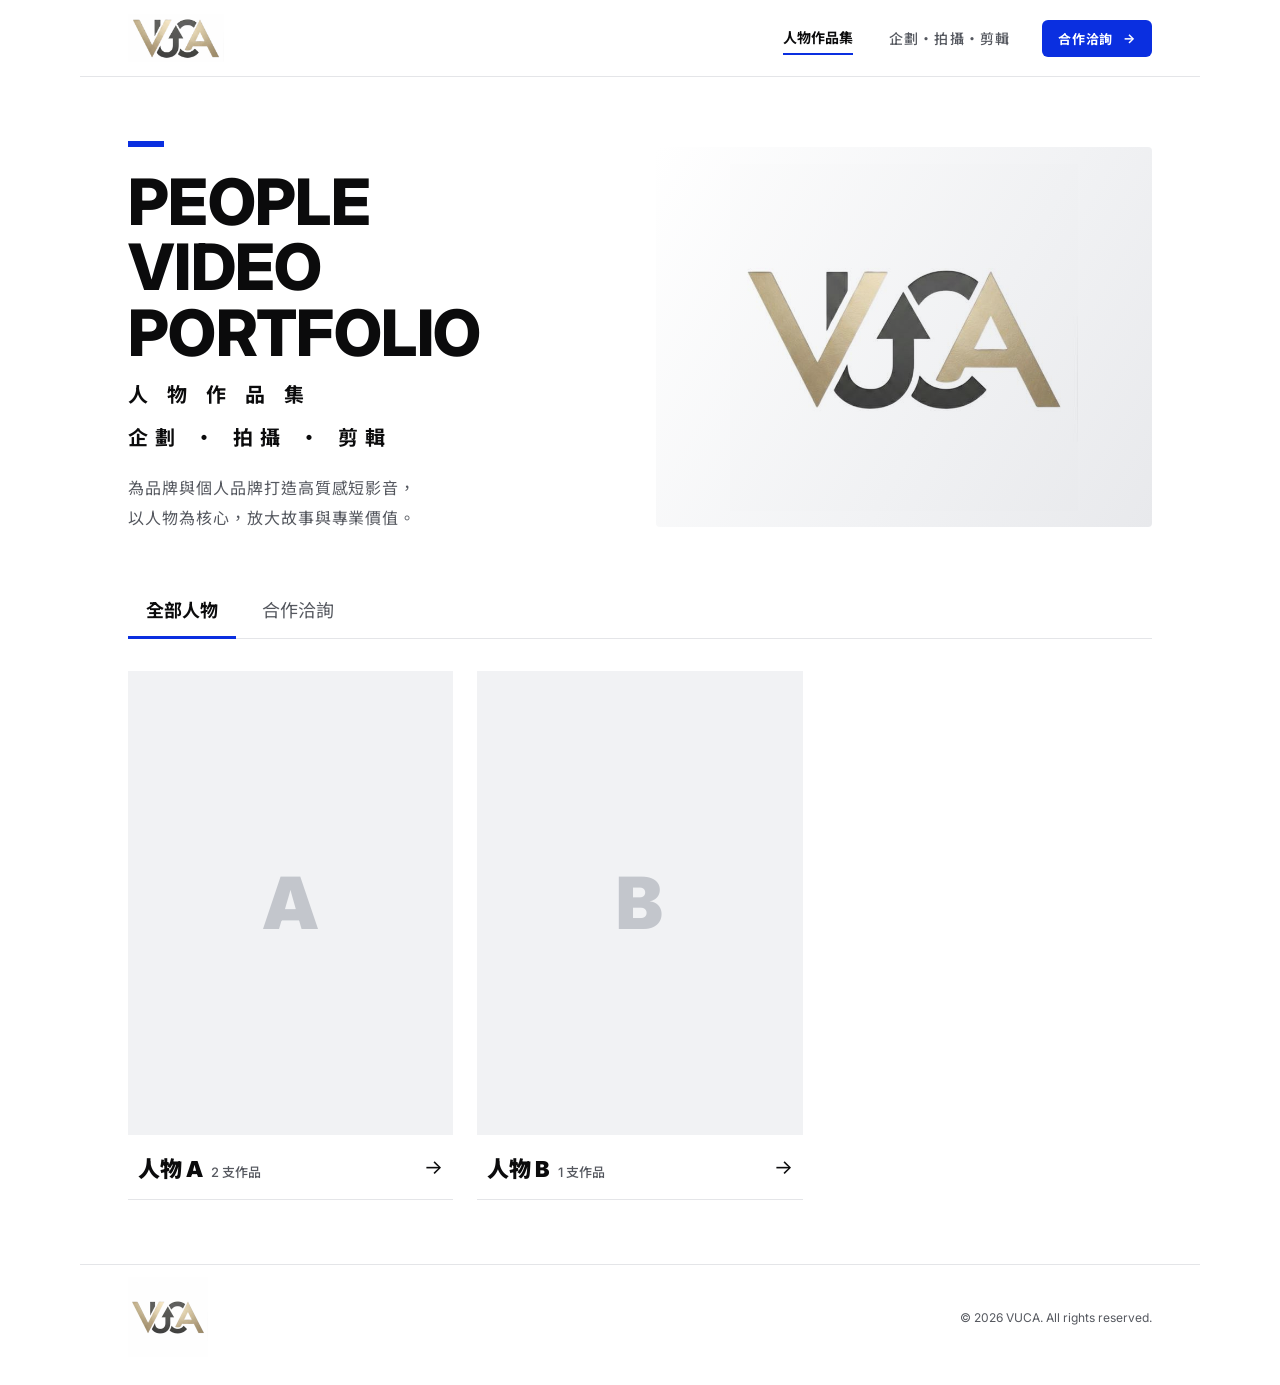
==== index.html @ 5777e28f "建立 VUCA 人物作品集網站 - 依人物分類的作品集首頁與人物頁（hash 路由） - 內容集中於 data/content.json，作品以 IG 官方嵌入播放 - 使用 VUCA Logo 原檔" ====
<!doctype html>
<html lang="zh-Hant">
<head>
  <meta charset="utf-8">
  <meta name="viewport" content="width=device-width, initial-scale=1">
  <title>VUCA｜人物作品集</title>
  <meta name="description" content="VUCA 人物短影音作品集：企劃・拍攝・剪輯。">
  <meta property="og:title" content="VUCA｜人物作品集">
  <meta property="og:image" content="assets/logo.jpg">
  <link rel="icon" href="assets/logo.jpg">
  <link rel="preconnect" href="https://fonts.googleapis.com">
  <link rel="preconnect" href="https://fonts.gstatic.com" crossorigin>
  <link href="https://fonts.googleapis.com/css2?family=Inter:wght@500;700;800&family=Noto+Sans+TC:wght@400;500;700;900&display=swap" rel="stylesheet">
  <link rel="stylesheet" href="style.css">
</head>
<body>
  <header class="nav">
    <a class="nav__brand" href="#/" aria-label="VUCA 首頁"><img src="assets/logo.jpg" alt="VUCA"></a>
    <nav class="nav__links">
      <a href="#/" data-nav="home">人物作品集</a>
      <span class="nav__meta" id="navServices"></span>
    </nav>
    <a class="btn btn--sm" href="#/contact">合作洽詢 <span aria-hidden="true">→</span></a>
  </header>

  <main id="app" aria-live="polite"></main>

  <div class="cta-bar"><a class="btn btn--block" href="#/contact">合作洽詢 <span aria-hidden="true">→</span></a></div>

  <footer class="footer">
    <img src="assets/logo.jpg" alt="VUCA" class="footer__logo">
    <p>© <span id="year"></span> VUCA. All rights reserved.</p>
  </footer>

  <dialog class="player" id="player">
    <button class="player__close" type="button" aria-label="關閉">×</button>
    <div class="player__frame" id="playerFrame"></div>
  </dialog>

  <script src="app.js"></script>
</body>
</html>
---- style.css ----
:root {
  --ink: #0b0b0c;
  --muted: #55585f;
  --line: #e4e5e8;
  --tile: #f1f2f4;
  --blue: #0a2fe0;
  --blue-dark: #0723b0;
  --max: 1120px;
  --pad: clamp(20px, 5vw, 48px);
  font-family: "Inter", "Noto Sans TC", system-ui, -apple-system, "PingFang TC", sans-serif;
  color: var(--ink);
  background: #fff;
}

* { box-sizing: border-box; }
body { margin: 0; -webkit-font-smoothing: antialiased; }
img { display: block; max-width: 100%; }
a { color: inherit; text-decoration: none; }
h1, h2, h3, p { margin: 0; }

/* ---------- nav ---------- */
.nav {
  position: sticky; top: 0; z-index: 20;
  display: flex; align-items: center; gap: 32px;
  max-width: var(--max); margin: 0 auto;
  padding: 14px var(--pad);
  background: rgba(255, 255, 255, .94);
  backdrop-filter: blur(8px);
  border-bottom: 1px solid var(--line);
}
.nav__brand { display: block; height: 48px; overflow: hidden; }
.nav__brand img { height: 96px; width: auto; margin-top: -24px; }
.nav__links { display: flex; align-items: center; gap: 36px; margin-left: auto; font-size: 14px; font-weight: 700; }
.nav__links a { padding: 6px 0; border-bottom: 2px solid transparent; }
.nav__links a.is-active { border-color: var(--blue); }
.nav__meta { color: var(--muted); font-weight: 500; letter-spacing: .08em; }

/* ---------- buttons ---------- */
.btn {
  display: inline-flex; align-items: center; justify-content: center; gap: 10px;
  background: var(--blue); color: #fff; font-weight: 700;
  padding: 16px 28px; border-radius: 8px; font-size: 18px; letter-spacing: .06em;
  transition: background .2s;
}
.btn:hover { background: var(--blue-dark); }
.btn--sm { padding: 9px 16px; font-size: 13px; border-radius: 6px; }
.btn--block { width: 100%; }

/* ---------- layout ---------- */
.wrap { max-width: var(--max); margin: 0 auto; padding: 0 var(--pad); }

.hero { display: grid; grid-template-columns: 1fr; gap: 32px; padding: 56px 0 40px; }
.hero__bar { width: 36px; height: 6px; background: var(--blue); margin-bottom: 22px; }
.hero__en { font-family: "Inter", sans-serif; font-weight: 800; font-size: clamp(36px, 6vw, 64px); line-height: 1.02; letter-spacing: -.01em; }
.hero__zh { font-weight: 900; font-size: clamp(48px, 9vw, 72px); line-height: 1.1; }
.hero__services { margin-top: 14px; font-size: 20px; font-weight: 700; letter-spacing: .35em; }
.hero__intro { margin-top: 22px; color: var(--muted); font-size: 16px; line-height: 1.9; letter-spacing: .06em; }
.hero__media { border-radius: 4px; overflow: hidden; background: linear-gradient(120deg, #fff 0%, var(--tile) 60%, #e8e9ec 100%); min-height: 260px; display: grid; place-items: center; }
.hero__media img { width: 100%; height: 100%; object-fit: cover; }
.hero__media img.hero__logo { width: 70%; height: auto; object-fit: contain; mix-blend-mode: multiply; }

.tabs { display: flex; gap: 8px; border-bottom: 1px solid var(--line); margin-bottom: 32px; }
.tabs a { padding: 14px 18px; font-size: 18px; color: var(--muted); border-bottom: 3px solid transparent; margin-bottom: -1px; }
.tabs a.is-active { color: var(--ink); font-weight: 700; border-color: var(--blue); }

/* ---------- people grid ---------- */
.people { display: grid; grid-template-columns: repeat(2, 1fr); gap: 16px 14px; padding-bottom: 64px; }
.card__img { aspect-ratio: 7 / 10; background: var(--tile); overflow: hidden; }
.card__img img { width: 100%; height: 100%; object-fit: cover; transition: transform .5s; }
.card:hover .card__img img { transform: scale(1.03); }
.card__row { display: flex; align-items: center; justify-content: space-between; padding: 16px 10px; border-bottom: 1px solid var(--line); }
.card__name { font-size: 22px; font-weight: 900; }
.card__count { color: var(--muted); font-size: 13px; margin-left: 8px; font-weight: 500; }
.arrow { font-size: 20px; transition: transform .2s; }
.card:hover .arrow { transform: translateX(4px); }

.mono { width: 100%; height: 100%; display: grid; place-items: center; font-weight: 900; font-size: clamp(40px, 8vw, 72px); color: #c3c6cc; background: var(--tile); }

/* ---------- person page ---------- */
.back { display: inline-flex; gap: 12px; align-items: center; padding: 28px 0 20px; font-size: 16px; }
.profile { display: grid; grid-template-columns: minmax(120px, 160px) 1fr; gap: 16px; align-items: start; }
.profile__img { aspect-ratio: 1; background: var(--tile); overflow: hidden; }
.profile__img img { width: 100%; height: 100%; object-fit: cover; }
.profile__name { font-size: clamp(32px, 6vw, 48px); font-weight: 900; line-height: 1.1; }
.profile__bio { margin-top: 10px; color: var(--muted); line-height: 1.7; font-size: 14px; }
.tags { display: flex; flex-wrap: wrap; gap: 8px; margin-top: 14px; }
.tag { background: var(--tile); border-radius: 999px; padding: 6px 12px; font-size: 12px; font-weight: 700; }

.stats { display: grid; grid-template-columns: auto repeat(3, 1fr); align-items: center; margin: 28px 0; padding: 16px 0; border-bottom: 1px solid var(--line); }
.stats__label { font-weight: 900; font-size: 18px; padding-right: 16px; }
.stat { text-align: center; border-left: 1px solid var(--line); padding: 4px 6px; }
.stat__k { font-size: 12px; color: var(--muted); }
.stat__v { font-weight: 800; font-size: 18px; margin-top: 4px; }

.works { display: grid; grid-template-columns: repeat(2, 1fr); gap: 20px 12px; padding-bottom: 64px; }
.work { text-align: left; background: none; border: 0; padding: 0; cursor: pointer; font: inherit; color: inherit; }
.work[disabled] { cursor: default; }
.work__thumb { position: relative; aspect-ratio: 4 / 3; background: var(--tile); overflow: hidden; border-radius: 2px; }
.work__thumb img { width: 100%; height: 100%; object-fit: cover; }
.play { position: absolute; inset: 0; margin: auto; width: 46px; height: 46px; border-radius: 50%; background: rgba(0, 0, 0, .45); border: 2px solid #fff; display: grid; place-items: center; }
.play::after { content: ""; border-left: 14px solid #fff; border-top: 9px solid transparent; border-bottom: 9px solid transparent; margin-left: 4px; }
.work__title { margin-top: 10px; font-weight: 700; font-size: 14px; line-height: 1.5; }
.work__soon { position: absolute; left: 10px; bottom: 10px; font-size: 11px; color: var(--muted); }

.empty { padding: 48px 0; color: var(--muted); }

/* ---------- contact ---------- */
.contact { padding: 56px 0 80px; }
.contact__list { margin-top: 32px; display: grid; gap: 12px; max-width: 520px; }
.contact__item { display: flex; justify-content: space-between; align-items: center; padding: 20px 4px; border-bottom: 1px solid var(--line); font-size: 18px; font-weight: 700; }
.contact__item span { color: var(--muted); font-weight: 500; font-size: 14px; }

/* ---------- player ---------- */
.player { border: 0; padding: 0; background: transparent; width: min(480px, 92vw); max-height: 92vh; overflow: visible; }
.player::backdrop { background: rgba(0, 0, 0, .78); }
.player__frame iframe { width: 100%; height: min(760px, 86vh); border: 0; background: #fff; border-radius: 6px; }
.player__close { position: absolute; top: -44px; right: 0; background: none; border: 0; color: #fff; font-size: 36px; cursor: pointer; line-height: 1; }

/* ---------- mobile CTA + footer ---------- */
.cta-bar { position: sticky; bottom: 0; padding: 12px var(--pad) 16px; background: linear-gradient(to top, #fff 70%, rgba(255, 255, 255, 0)); }
.footer { max-width: var(--max); margin: 0 auto; padding: 32px var(--pad) 48px; display: flex; align-items: center; justify-content: space-between; color: var(--muted); font-size: 12px; border-top: 1px solid var(--line); }
.footer__logo { height: 80px; width: auto; margin: -20px 0; }

@media (max-width: 760px) {
  .nav { gap: 12px; }
  .nav__links, .nav .btn--sm { display: none; }
  .hero__media { display: none; }
}

@media (min-width: 761px) {
  .cta-bar { display: none; }
  .hero { grid-template-columns: 1fr 1fr; align-items: center; padding: 64px 0 48px; }
  .hero__media { min-height: 380px; }
  .people { grid-template-columns: repeat(3, 1fr); gap: 32px 24px; }
  .profile { grid-template-columns: 240px 1fr; gap: 32px; }
  .profile__bio { font-size: 16px; }
  .works { grid-template-columns: repeat(3, 1fr); gap: 32px 24px; }
}
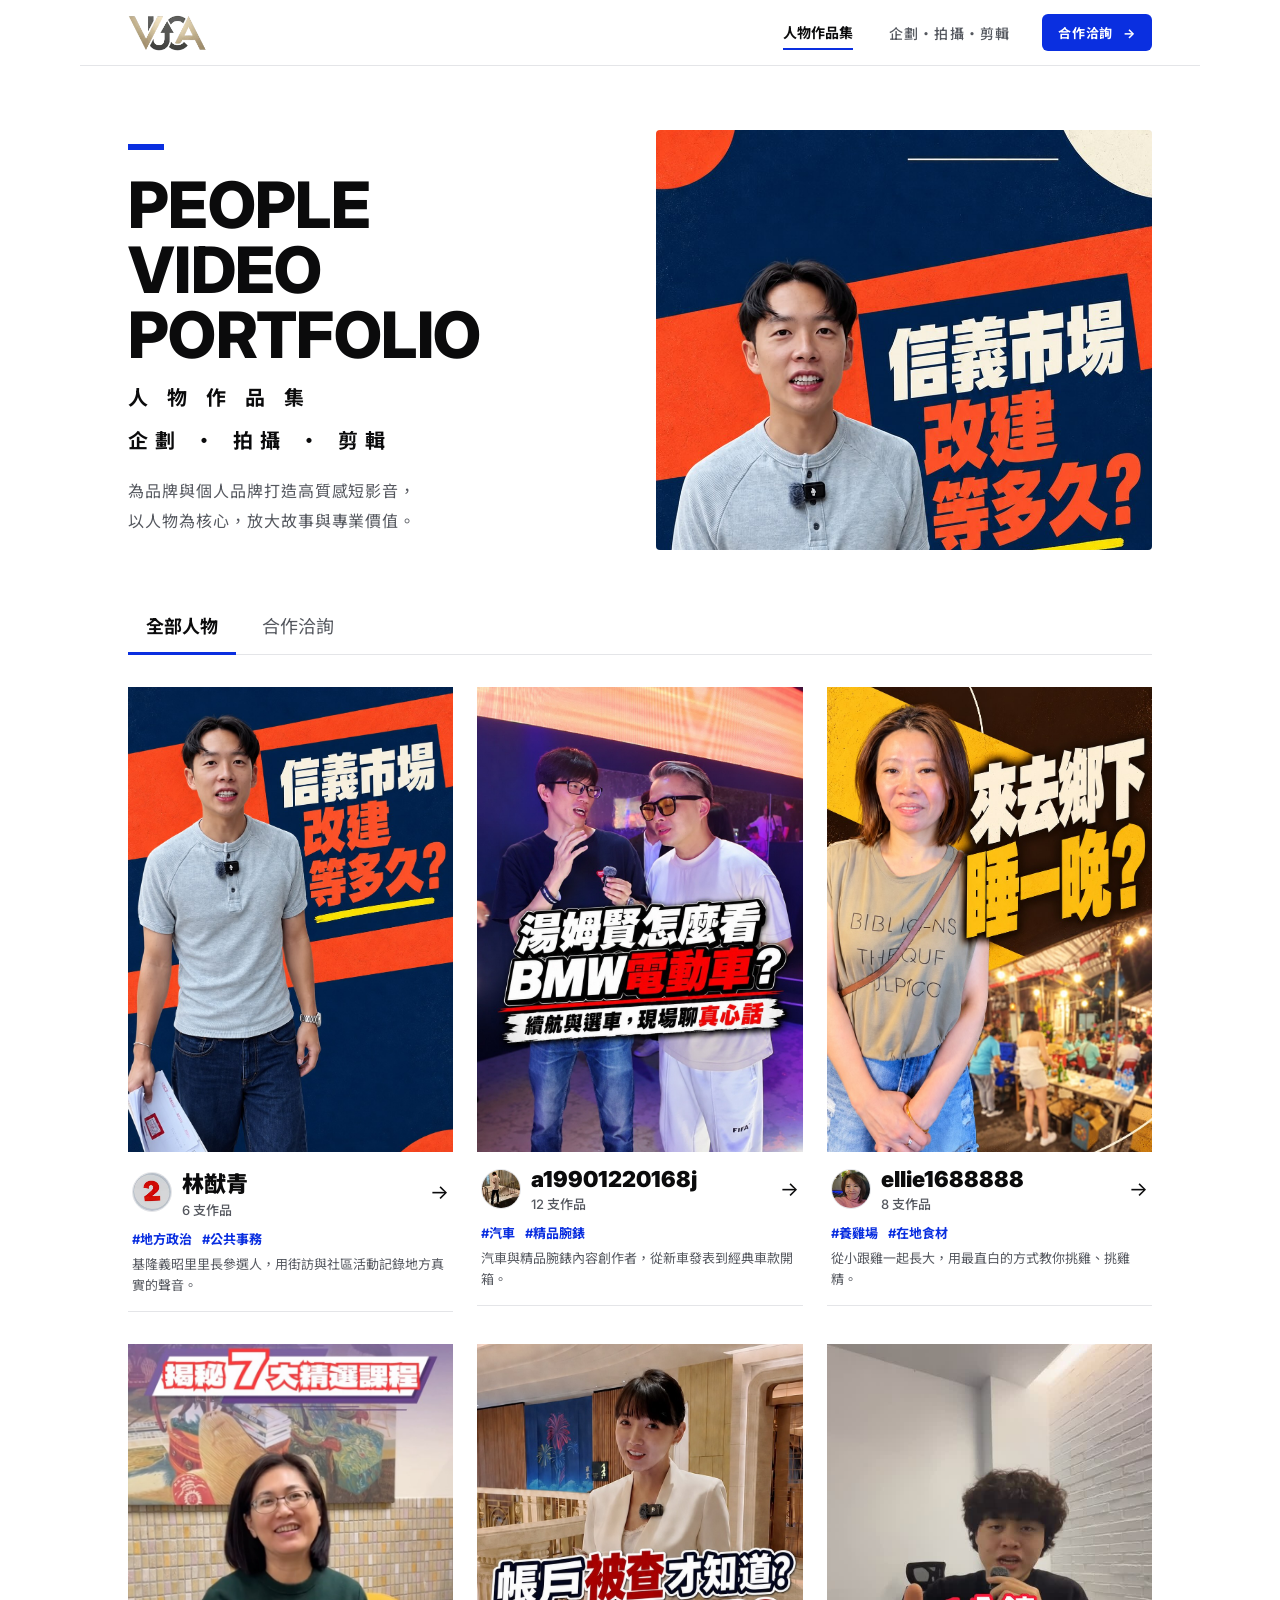
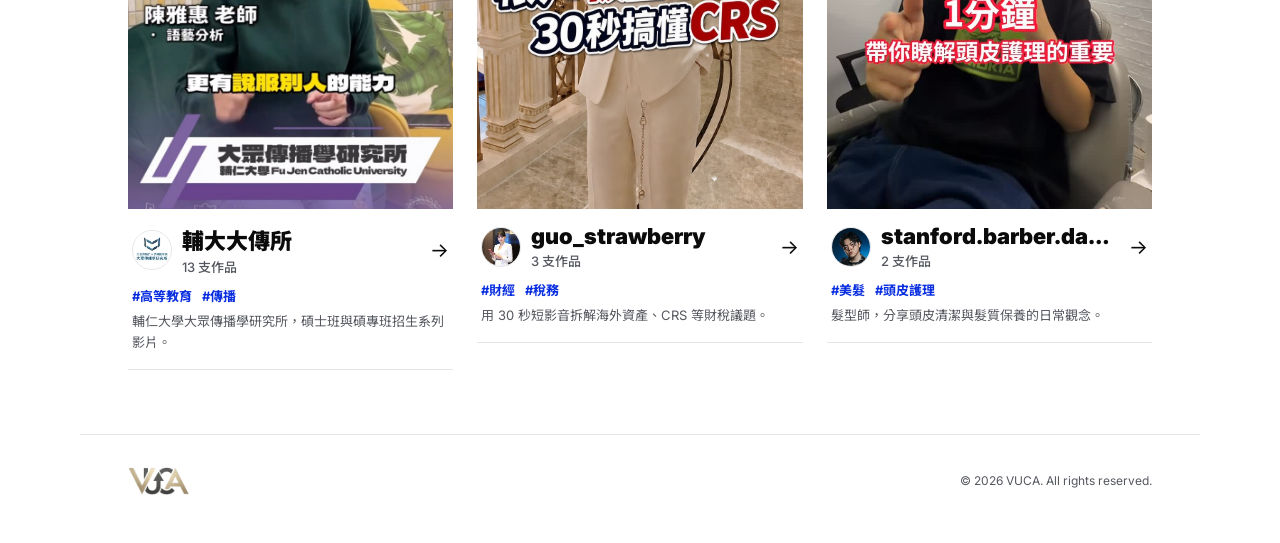
==== commit 82cb9216: "Logo 去背、人物卡加入大頭照／產業標籤／簡介、合作洽詢改連 LINE - 新增 assets/logo.png：原檔白底轉透明並裁邊，本體色彩不變 - 人物卡與人物頁顯示 IG 大頭照、產業 ha" ====
--- a/index.html
+++ b/index.html
@@ -7,7 +7,7 @@
   <meta name="description" content="VUCA 人物短影音作品集：企劃・拍攝・剪輯。">
   <meta property="og:title" content="VUCA｜人物作品集">
   <meta property="og:image" content="assets/logo.jpg">
-  <link rel="icon" href="assets/logo.jpg">
+  <link rel="icon" href="assets/logo.png">
   <link rel="preconnect" href="https://fonts.googleapis.com">
   <link rel="preconnect" href="https://fonts.gstatic.com" crossorigin>
   <link href="https://fonts.googleapis.com/css2?family=Inter:wght@500;700;800&family=Noto+Sans+TC:wght@400;500;700;900&display=swap" rel="stylesheet">
@@ -15,20 +15,20 @@
 </head>
 <body>
   <header class="nav">
-    <a class="nav__brand" href="#/" aria-label="VUCA 首頁"><img src="assets/logo.jpg" alt="VUCA"></a>
+    <a class="nav__brand" href="#/" aria-label="VUCA 首頁"><img src="assets/logo.png" alt="VUCA"></a>
     <nav class="nav__links">
       <a href="#/" data-nav="home">人物作品集</a>
       <span class="nav__meta" id="navServices"></span>
     </nav>
-    <a class="btn btn--sm" href="#/contact">合作洽詢 <span aria-hidden="true">→</span></a>
+    <a class="btn btn--sm js-cta" href="#/contact">合作洽詢 <span aria-hidden="true">→</span></a>
   </header>
 
   <main id="app" aria-live="polite"></main>
 
-  <div class="cta-bar"><a class="btn btn--block" href="#/contact">合作洽詢 <span aria-hidden="true">→</span></a></div>
+  <div class="cta-bar"><a class="btn btn--block js-cta" href="#/contact">合作洽詢 <span aria-hidden="true">→</span></a></div>
 
   <footer class="footer">
-    <img src="assets/logo.jpg" alt="VUCA" class="footer__logo">
+    <img src="assets/logo.png" alt="VUCA" class="footer__logo">
     <p>© <span id="year"></span> VUCA. All rights reserved.</p>
   </footer>
 
--- a/style.css
+++ b/style.css
@@ -28,8 +28,7 @@
   backdrop-filter: blur(8px);
   border-bottom: 1px solid var(--line);
 }
-.nav__brand { display: block; height: 48px; overflow: hidden; }
-.nav__brand img { height: 96px; width: auto; margin-top: -24px; }
+.nav__brand img { height: 36px; width: auto; }
 .nav__links { display: flex; align-items: center; gap: 36px; margin-left: auto; font-size: 14px; font-weight: 700; }
 .nav__links a { padding: 6px 0; border-bottom: 2px solid transparent; }
 .nav__links a.is-active { border-color: var(--blue); }
@@ -49,28 +48,35 @@
 /* ---------- layout ---------- */
 .wrap { max-width: var(--max); margin: 0 auto; padding: 0 var(--pad); }
 
-.hero { display: grid; grid-template-columns: 1fr; gap: 32px; padding: 56px 0 40px; }
+.hero { display: grid; grid-template-columns: minmax(0, 1fr); gap: 32px; padding: 56px 0 40px; }
 .hero__bar { width: 36px; height: 6px; background: var(--blue); margin-bottom: 22px; }
 .hero__en { font-family: "Inter", sans-serif; font-weight: 800; font-size: clamp(36px, 6vw, 64px); line-height: 1.02; letter-spacing: -.01em; }
 .hero__zh { font-weight: 900; font-size: clamp(48px, 9vw, 72px); line-height: 1.1; }
 .hero__services { margin-top: 14px; font-size: 20px; font-weight: 700; letter-spacing: .35em; }
-.hero__intro { margin-top: 22px; color: var(--muted); font-size: 16px; line-height: 1.9; letter-spacing: .06em; }
+.hero__intro { margin-top: 22px; color: var(--muted); font-size: clamp(14px, 4vw, 16px); line-height: 1.9; letter-spacing: clamp(0px, .4vw, .06em); }
+.hero__intro span { display: inline-block; }
 .hero__media { border-radius: 4px; overflow: hidden; background: linear-gradient(120deg, #fff 0%, var(--tile) 60%, #e8e9ec 100%); min-height: 260px; display: grid; place-items: center; }
-.hero__media img { width: 100%; height: 100%; object-fit: cover; }
-.hero__media img.hero__logo { width: 70%; height: auto; object-fit: contain; mix-blend-mode: multiply; }
+.hero__media img { width: 100%; height: 100%; object-fit: cover; object-position: center 20%; }
+.hero__media img.hero__logo { width: 70%; height: auto; object-fit: contain; }
 
 .tabs { display: flex; gap: 8px; border-bottom: 1px solid var(--line); margin-bottom: 32px; }
 .tabs a { padding: 14px 18px; font-size: 18px; color: var(--muted); border-bottom: 3px solid transparent; margin-bottom: -1px; }
 .tabs a.is-active { color: var(--ink); font-weight: 700; border-color: var(--blue); }
 
 /* ---------- people grid ---------- */
-.people { display: grid; grid-template-columns: repeat(2, 1fr); gap: 16px 14px; padding-bottom: 64px; }
+.people { display: grid; grid-template-columns: repeat(2, minmax(0, 1fr)); gap: 16px 14px; padding-bottom: 64px; }
 .card__img { aspect-ratio: 7 / 10; background: var(--tile); overflow: hidden; }
 .card__img img { width: 100%; height: 100%; object-fit: cover; transition: transform .5s; }
 .card:hover .card__img img { transform: scale(1.03); }
-.card__row { display: flex; align-items: center; justify-content: space-between; padding: 16px 10px; border-bottom: 1px solid var(--line); }
-.card__name { font-size: 22px; font-weight: 900; }
-.card__count { color: var(--muted); font-size: 13px; margin-left: 8px; font-weight: 500; }
+.card__body { padding: 14px 4px 16px; border-bottom: 1px solid var(--line); }
+.card__row { display: flex; align-items: center; gap: 10px; }
+.card__meta { min-width: 0; flex: 1; }
+.card__tags, .profile__tags { display: flex; flex-wrap: wrap; gap: 2px 10px; margin-top: 10px; color: var(--blue); font-size: 13px; font-weight: 700; }
+.card__bio { margin-top: 6px; color: var(--muted); font-size: 13px; line-height: 1.6; display: -webkit-box; -webkit-line-clamp: 2; -webkit-box-orient: vertical; overflow: hidden; }
+.avatar { flex: none; width: 40px; height: 40px; border-radius: 50%; object-fit: cover; border: 1px solid var(--line); background: var(--tile); }
+.avatar--lg { width: 56px; height: 56px; }
+.card__name { font-size: clamp(16px, 4.4vw, 22px); font-weight: 900; white-space: nowrap; overflow: hidden; text-overflow: ellipsis; }
+.card__count { display: block; margin-top: 2px; color: var(--muted); font-size: 13px; font-weight: 500; }
 .arrow { font-size: 20px; transition: transform .2s; }
 .card:hover .arrow { transform: translateX(4px); }
 
@@ -78,25 +84,28 @@
 
 /* ---------- person page ---------- */
 .back { display: inline-flex; gap: 12px; align-items: center; padding: 28px 0 20px; font-size: 16px; }
-.profile { display: grid; grid-template-columns: minmax(120px, 160px) 1fr; gap: 16px; align-items: start; }
+.profile { display: grid; grid-template-columns: minmax(96px, 36%) minmax(0, 1fr); gap: 16px; align-items: start; }
 .profile__img { aspect-ratio: 1; background: var(--tile); overflow: hidden; }
 .profile__img img { width: 100%; height: 100%; object-fit: cover; }
-.profile__name { font-size: clamp(32px, 6vw, 48px); font-weight: 900; line-height: 1.1; }
+.profile__head { display: flex; align-items: center; gap: 14px; }
+.profile__name { font-size: clamp(24px, 6vw, 48px); font-weight: 900; line-height: 1.15; overflow-wrap: anywhere; }
+.profile__ig { display: inline-block; margin-top: 8px; color: var(--blue); font-weight: 700; font-size: 14px; }
 .profile__bio { margin-top: 10px; color: var(--muted); line-height: 1.7; font-size: 14px; }
 .tags { display: flex; flex-wrap: wrap; gap: 8px; margin-top: 14px; }
 .tag { background: var(--tile); border-radius: 999px; padding: 6px 12px; font-size: 12px; font-weight: 700; }
 
-.stats { display: grid; grid-template-columns: auto repeat(3, 1fr); align-items: center; margin: 28px 0; padding: 16px 0; border-bottom: 1px solid var(--line); }
+.stats { display: grid; grid-template-columns: auto repeat(3, 1fr); align-items: center; margin: 28px 0 0; padding: 16px 0; border-bottom: 1px solid var(--line); }
 .stats__label { font-weight: 900; font-size: 18px; padding-right: 16px; }
 .stat { text-align: center; border-left: 1px solid var(--line); padding: 4px 6px; }
 .stat__k { font-size: 12px; color: var(--muted); }
 .stat__v { font-weight: 800; font-size: 18px; margin-top: 4px; }
 
-.works { display: grid; grid-template-columns: repeat(2, 1fr); gap: 20px 12px; padding-bottom: 64px; }
+.works { margin-top: 32px; display: grid; grid-template-columns: repeat(2, minmax(0, 1fr)); gap: 20px 12px; padding-bottom: 64px; }
 .work { text-align: left; background: none; border: 0; padding: 0; cursor: pointer; font: inherit; color: inherit; }
 .work[disabled] { cursor: default; }
-.work__thumb { position: relative; aspect-ratio: 4 / 3; background: var(--tile); overflow: hidden; border-radius: 2px; }
+.work__thumb { position: relative; aspect-ratio: 4 / 5; background: var(--tile); overflow: hidden; border-radius: 2px; }
 .work__thumb img { width: 100%; height: 100%; object-fit: cover; }
+.work__preview { position: absolute; inset: 0; width: 100%; height: 100%; object-fit: cover; }
 .play { position: absolute; inset: 0; margin: auto; width: 46px; height: 46px; border-radius: 50%; background: rgba(0, 0, 0, .45); border: 2px solid #fff; display: grid; place-items: center; }
 .play::after { content: ""; border-left: 14px solid #fff; border-top: 9px solid transparent; border-bottom: 9px solid transparent; margin-left: 4px; }
 .work__title { margin-top: 10px; font-weight: 700; font-size: 14px; line-height: 1.5; }
@@ -111,17 +120,22 @@
 .contact__item span { color: var(--muted); font-weight: 500; font-size: 14px; }
 
 /* ---------- player ---------- */
-.player { border: 0; padding: 0; background: transparent; width: min(480px, 92vw); max-height: 92vh; overflow: visible; }
+.player { border: 0; padding: 0; background: transparent; width: min(480px, 92vw, calc(86vh * 9 / 16)); max-height: 92vh; overflow: visible; }
 .player::backdrop { background: rgba(0, 0, 0, .78); }
 .player__frame iframe { width: 100%; height: min(760px, 86vh); border: 0; background: #fff; border-radius: 6px; }
+.player__frame video { display: block; width: 100%; max-height: 86vh; aspect-ratio: 9 / 16; object-fit: contain; background: #000; border-radius: 6px; }
 .player__close { position: absolute; top: -44px; right: 0; background: none; border: 0; color: #fff; font-size: 36px; cursor: pointer; line-height: 1; }
 
 /* ---------- mobile CTA + footer ---------- */
 .cta-bar { position: sticky; bottom: 0; padding: 12px var(--pad) 16px; background: linear-gradient(to top, #fff 70%, rgba(255, 255, 255, 0)); }
 .footer { max-width: var(--max); margin: 0 auto; padding: 32px var(--pad) 48px; display: flex; align-items: center; justify-content: space-between; color: var(--muted); font-size: 12px; border-top: 1px solid var(--line); }
-.footer__logo { height: 80px; width: auto; margin: -20px 0; }
+.footer__logo { height: 28px; width: auto; }
 
 @media (max-width: 760px) {
+  .avatar { width: 32px; height: 32px; }
+  .avatar--lg { width: 44px; height: 44px; }
+  .card__tags { font-size: 12px; gap: 0 8px; }
+  .card__bio { font-size: 12px; }
   .nav { gap: 12px; }
   .nav__links, .nav .btn--sm { display: none; }
   .hero__media { display: none; }
@@ -129,10 +143,10 @@
 
 @media (min-width: 761px) {
   .cta-bar { display: none; }
-  .hero { grid-template-columns: 1fr 1fr; align-items: center; padding: 64px 0 48px; }
-  .hero__media { min-height: 380px; }
-  .people { grid-template-columns: repeat(3, 1fr); gap: 32px 24px; }
-  .profile { grid-template-columns: 240px 1fr; gap: 32px; }
+  .hero { grid-template-columns: repeat(2, minmax(0, 1fr)); align-items: center; padding: 64px 0 48px; }
+  .hero__media { height: 420px; }
+  .people { grid-template-columns: repeat(3, minmax(0, 1fr)); gap: 32px 24px; }
+  .profile { grid-template-columns: 240px minmax(0, 1fr); gap: 32px; }
   .profile__bio { font-size: 16px; }
-  .works { grid-template-columns: repeat(3, 1fr); gap: 32px 24px; }
+  .works { grid-template-columns: repeat(3, minmax(0, 1fr)); gap: 32px 24px; }
 }
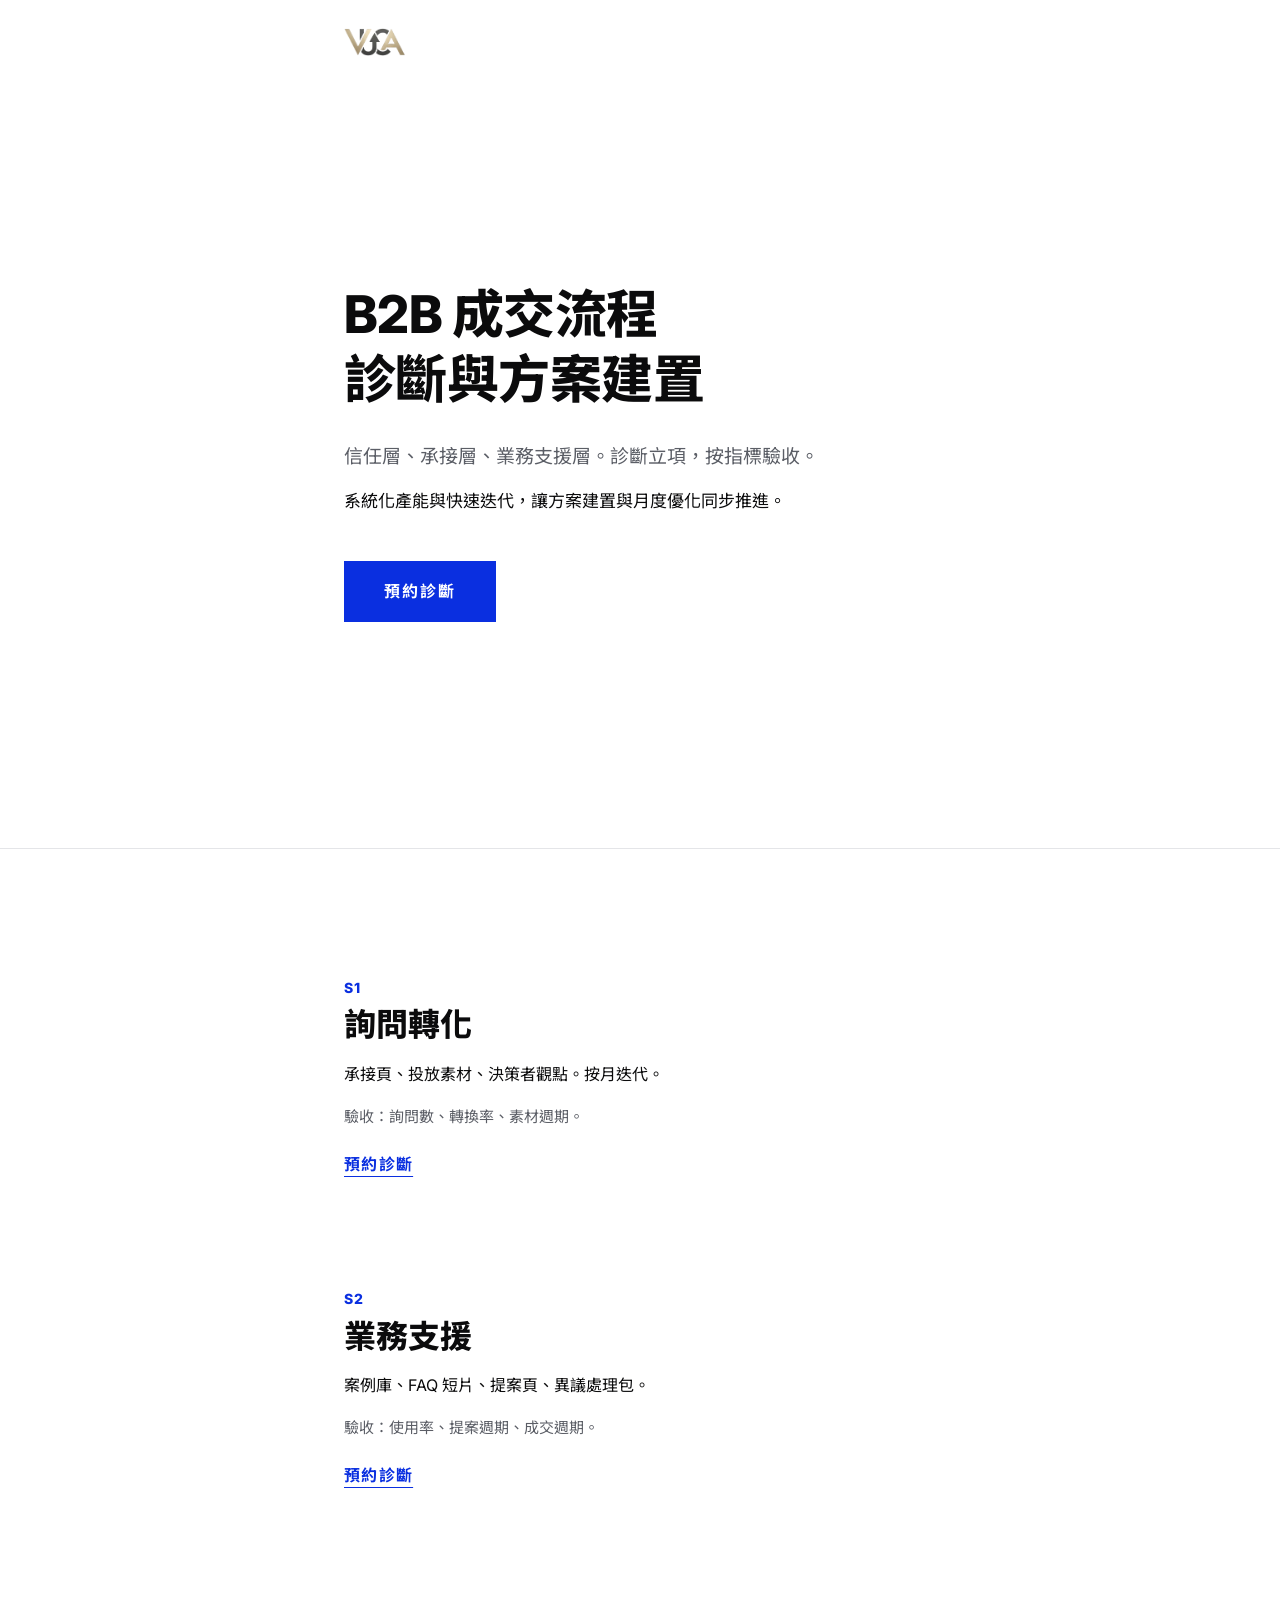
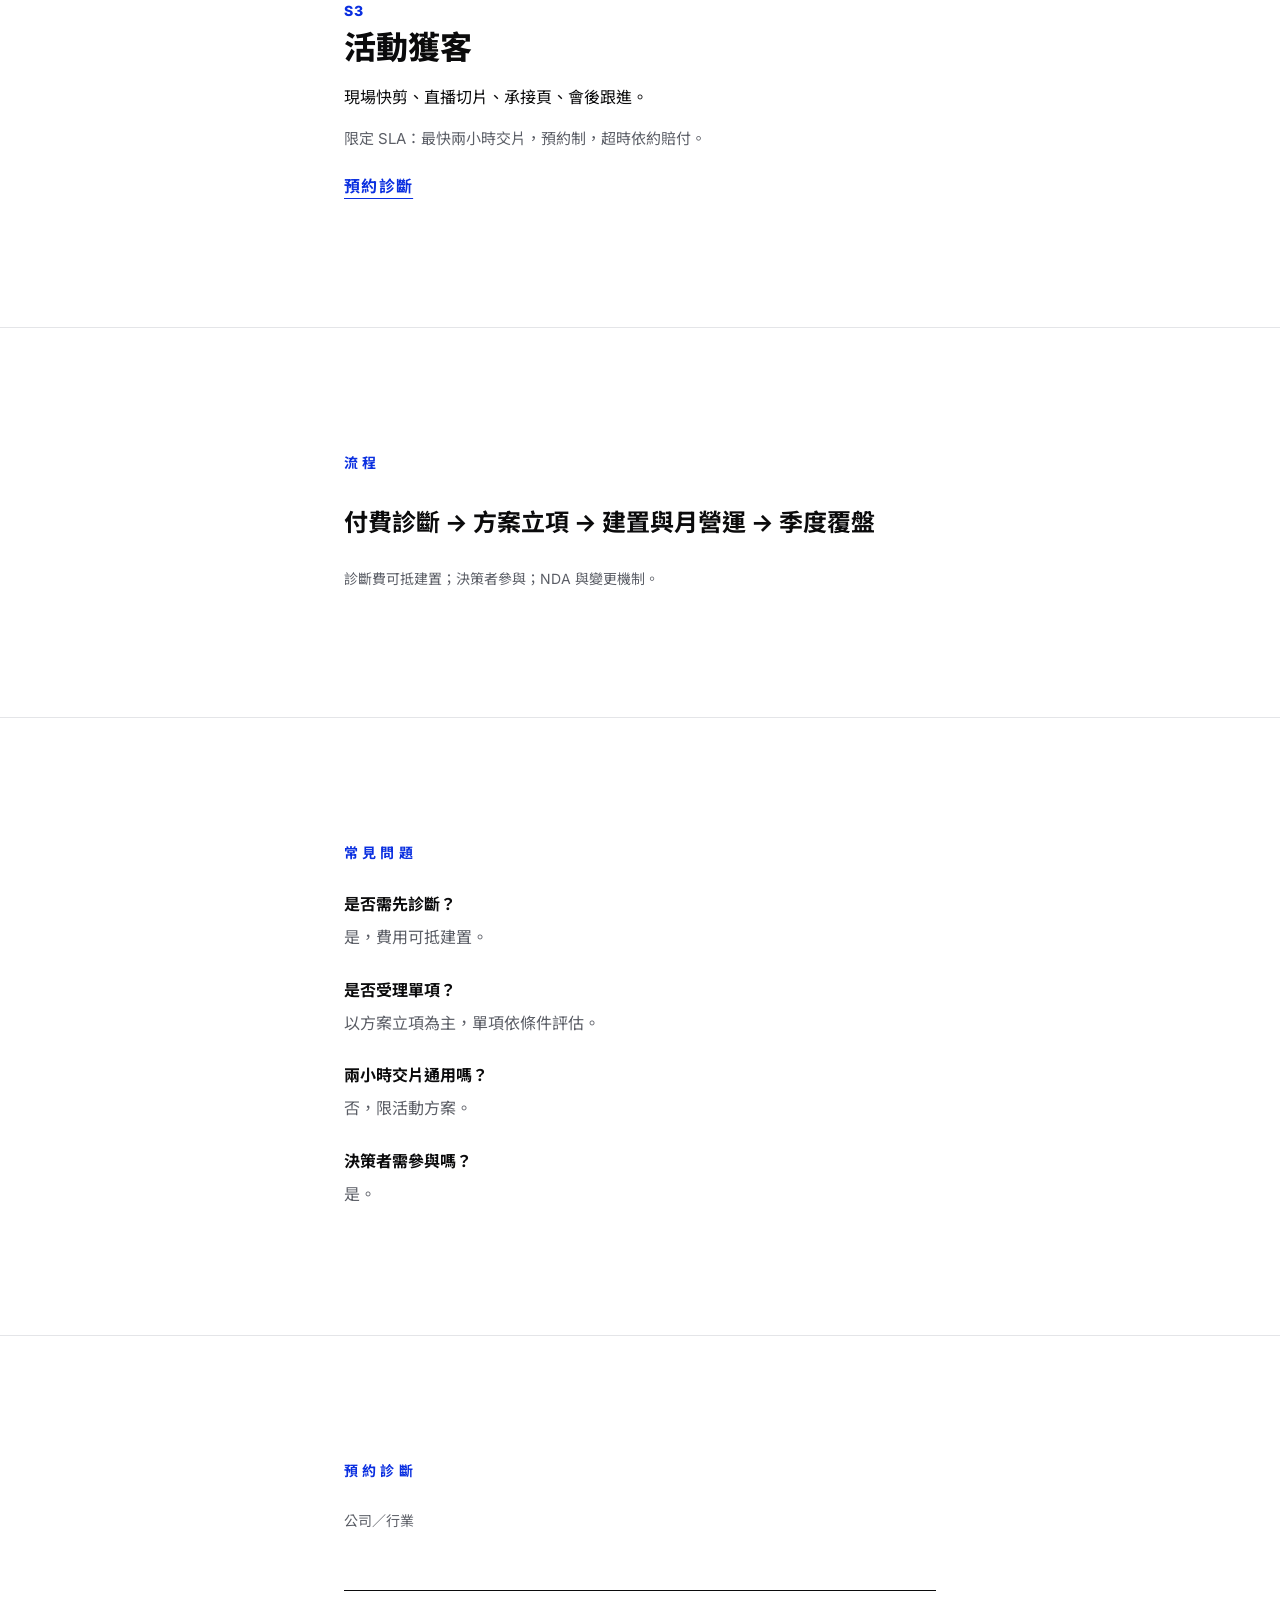
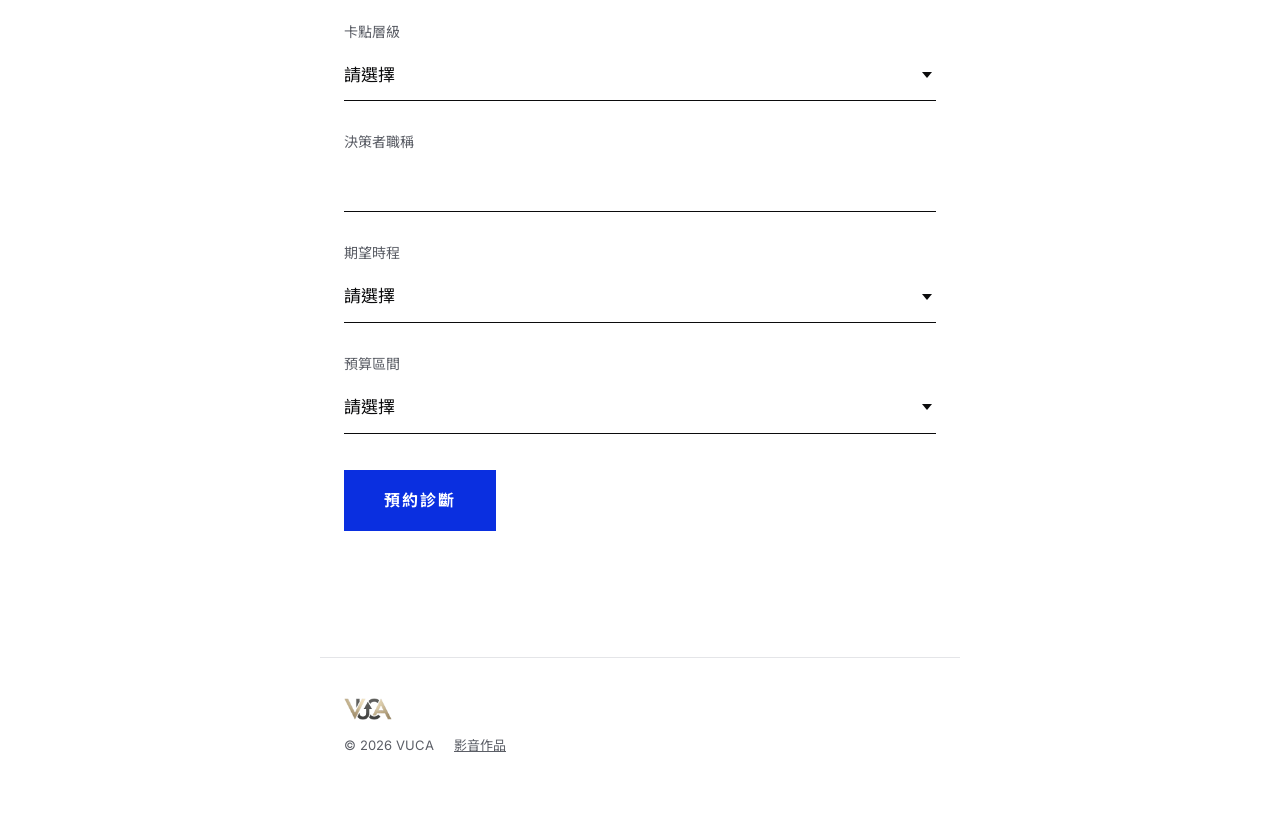
==== commit e17fe963: "首頁改為 B2B 顧問名片，作品集移至 works.html - 新首頁：主標、S1–S3 方案、流程、FAQ、五欄預約診斷表單 - 表單：決策者與預算皆有填才導向 LINE，否則顯示「將依案件條件評" ====
--- a/index.html
+++ b/index.html
@@ -3,40 +3,140 @@
 <head>
   <meta charset="utf-8">
   <meta name="viewport" content="width=device-width, initial-scale=1">
-  <title>VUCA｜人物作品集</title>
-  <meta name="description" content="VUCA 人物短影音作品集：企劃・拍攝・剪輯。">
-  <meta property="og:title" content="VUCA｜人物作品集">
-  <meta property="og:image" content="assets/logo.jpg">
+  <title>VUCA｜B2B 成交流程診斷與方案建置</title>
+  <meta name="description" content="信任層、承接層、業務支援層。診斷立項，按指標驗收。">
+  <meta property="og:title" content="VUCA｜B2B 成交流程診斷與方案建置">
+  <meta property="og:description" content="信任層、承接層、業務支援層。診斷立項，按指標驗收。">
+  <meta property="og:image" content="https://vuca.ca/assets/logo.jpg">
+  <meta property="og:url" content="https://vuca.ca/">
+  <link rel="canonical" href="https://vuca.ca/">
   <link rel="icon" href="assets/logo.png">
+  <script>
+    // 舊版作品集的分享連結（#/p/…、#/contact）轉到 works.html
+    if (/^#\/(p|contact)/.test(location.hash)) location.replace("works.html" + location.hash);
+  </script>
   <link rel="preconnect" href="https://fonts.googleapis.com">
   <link rel="preconnect" href="https://fonts.gstatic.com" crossorigin>
   <link href="https://fonts.googleapis.com/css2?family=Inter:wght@500;700;800&family=Noto+Sans+TC:wght@400;500;700;900&display=swap" rel="stylesheet">
-  <link rel="stylesheet" href="style.css">
+  <link rel="stylesheet" href="site.css">
 </head>
 <body>
-  <header class="nav">
-    <a class="nav__brand" href="#/" aria-label="VUCA 首頁"><img src="assets/logo.png" alt="VUCA"></a>
-    <nav class="nav__links">
-      <a href="#/" data-nav="home">人物作品集</a>
-      <span class="nav__meta" id="navServices"></span>
-    </nav>
-    <a class="btn btn--sm js-cta" href="#/contact">合作洽詢 <span aria-hidden="true">→</span></a>
+  <header class="col">
+    <img src="assets/logo.png" alt="VUCA" class="logo">
   </header>
 
-  <main id="app" aria-live="polite"></main>
+  <main>
+    <section class="hero">
+      <div class="col">
+        <h1>B2B 成交流程診斷與方案建置</h1>
+        <p class="sub">信任層、承接層、業務支援層。診斷立項，按指標驗收。</p>
+        <p class="line3">系統化產能與快速迭代，讓方案建置與月度優化同步推進。</p>
+        <a class="btn" href="#apply">預約診斷</a>
+      </div>
+    </section>
 
-  <div class="cta-bar"><a class="btn btn--block js-cta" href="#/contact">合作洽詢 <span aria-hidden="true">→</span></a></div>
+    <section id="plans">
+      <div class="col">
+        <article class="plan">
+          <p class="tag">S1</p>
+          <h2>詢問轉化</h2>
+          <p>承接頁、投放素材、決策者觀點。按月迭代。</p>
+          <p class="kpi">驗收：詢問數、轉換率、素材週期。</p>
+          <a class="go" href="#apply">預約診斷</a>
+        </article>
+        <article class="plan">
+          <p class="tag">S2</p>
+          <h2>業務支援</h2>
+          <p>案例庫、FAQ 短片、提案頁、異議處理包。</p>
+          <p class="kpi">驗收：使用率、提案週期、成交週期。</p>
+          <a class="go" href="#apply">預約診斷</a>
+        </article>
+        <article class="plan">
+          <p class="tag">S3</p>
+          <h2>活動獲客</h2>
+          <p>現場快剪、直播切片、承接頁、會後跟進。</p>
+          <p class="kpi">限定 SLA：最快兩小時交片，預約制，超時依約賠付。</p>
+          <a class="go" href="#apply">預約診斷</a>
+        </article>
+      </div>
+    </section>
 
-  <footer class="footer">
-    <img src="assets/logo.png" alt="VUCA" class="footer__logo">
-    <p>© <span id="year"></span> VUCA. All rights reserved.</p>
+    <section id="process">
+      <div class="col">
+        <h2 class="label">流程</h2>
+        <p class="steps"><span>付費診斷</span> → <span>方案立項</span> → <span>建置與月營運</span> → <span>季度覆盤</span></p>
+        <p class="fine">診斷費可抵建置；決策者參與；NDA 與變更機制。</p>
+      </div>
+    </section>
+
+    <section id="cases" hidden>
+      <div class="col">
+        <h2 class="label">案例</h2>
+        <div id="caseList"></div>
+      </div>
+    </section>
+
+    <section id="faq">
+      <div class="col">
+        <h2 class="label">常見問題</h2>
+        <dl class="faq">
+          <dt>是否需先診斷？</dt><dd>是，費用可抵建置。</dd>
+          <dt>是否受理單項？</dt><dd>以方案立項為主，單項依條件評估。</dd>
+          <dt>兩小時交片通用嗎？</dt><dd>否，限活動方案。</dd>
+          <dt>決策者需參與嗎？</dt><dd>是。</dd>
+        </dl>
+      </div>
+    </section>
+
+    <section id="apply">
+      <div class="col">
+        <h2 class="label">預約診斷</h2>
+        <form id="form" novalidate>
+          <label>公司／行業
+            <input name="company" type="text" autocomplete="organization" required>
+          </label>
+          <label>卡點層級
+            <select name="layer">
+              <option value="">請選擇</option>
+              <option>信任層</option>
+              <option>承接層</option>
+              <option>業務支援層</option>
+              <option>不確定</option>
+            </select>
+          </label>
+          <label>決策者職稱
+            <input name="decision" type="text" autocomplete="off">
+          </label>
+          <label>期望時程
+            <select name="timeline">
+              <option value="">請選擇</option>
+              <option>一個月內</option>
+              <option>一至三個月</option>
+              <option>三個月以上</option>
+            </select>
+          </label>
+          <label>預算區間
+            <select name="budget">
+              <option value="">請選擇</option>
+              <option>尚未編列</option>
+              <option>10 萬以下</option>
+              <option>10–30 萬</option>
+              <option>30–100 萬</option>
+              <option>100 萬以上</option>
+            </select>
+          </label>
+          <button class="btn" type="submit">預約診斷</button>
+        </form>
+        <div id="result" aria-live="polite" hidden></div>
+      </div>
+    </section>
+  </main>
+
+  <footer class="col">
+    <img src="assets/logo.png" alt="VUCA" class="logo logo--sm">
+    <p>© <span id="year"></span> VUCA <a href="works.html">影音作品</a></p>
   </footer>
 
-  <dialog class="player" id="player">
-    <button class="player__close" type="button" aria-label="關閉">×</button>
-    <div class="player__frame" id="playerFrame"></div>
-  </dialog>
-
-  <script src="app.js"></script>
+  <script src="site.js"></script>
 </body>
 </html>
--- a/site.css
+++ b/site.css
@@ -0,0 +1,88 @@
+:root {
+  --ink: #0b0b0c;
+  --muted: #5b5e66;
+  --line: #e4e5e8;
+  --accent: #0a2fe0;
+  font-family: "Inter", "Noto Sans TC", system-ui, -apple-system, "PingFang TC", sans-serif;
+  color: var(--ink);
+  background: #fff;
+}
+
+* { box-sizing: border-box; }
+body { margin: 0; line-height: 1.8; -webkit-font-smoothing: antialiased; }
+h1, h2, p, dl, dd { margin: 0; }
+a { color: inherit; }
+[hidden] { display: none !important; }
+:focus-visible { outline: 2px solid var(--accent); outline-offset: 3px; }
+
+.col { max-width: 640px; margin: 0 auto; padding: 0 24px; }
+
+header.col { padding-top: 28px; }
+.logo { display: block; height: 28px; width: auto; }
+.logo--sm { height: 22px; }
+
+section { padding: 14vh 0; border-top: 1px solid var(--line); }
+
+/* ---------- hero ---------- */
+.hero { min-height: 88svh; display: flex; align-items: center; border-top: 0; padding: 8vh 0; }
+h1 { font-size: clamp(30px, 6.4vw, 52px); font-weight: 800; line-height: 1.25; letter-spacing: -.01em; text-wrap: balance; }
+.sub { margin-top: 28px; font-size: clamp(16px, 2.6vw, 19px); color: var(--muted); }
+.sub, .line3 { text-wrap: pretty; }
+.line3 { margin-top: 12px; font-size: clamp(15px, 2.4vw, 17px); }
+.btn {
+  display: inline-block; margin-top: 44px; padding: 16px 40px; border: 0;
+  background: var(--accent); color: #fff; font: inherit; font-weight: 700; letter-spacing: .12em;
+  text-decoration: none; cursor: pointer;
+}
+
+/* ---------- plans ---------- */
+.plan + .plan { margin-top: 12vh; }
+.tag { color: var(--accent); font-weight: 800; letter-spacing: .1em; font-size: 14px; }
+h2 { font-size: clamp(24px, 4.4vw, 32px); font-weight: 800; line-height: 1.3; margin-top: 4px; }
+.plan p:not(.tag) { margin-top: 14px; }
+.kpi { color: var(--muted); font-size: 15px; }
+.go { display: inline-block; margin-top: 20px; color: var(--accent); font-weight: 700; letter-spacing: .08em; text-decoration: underline; text-underline-offset: 6px; }
+
+/* ---------- labelled sections ---------- */
+h2.label { font-size: 14px; font-weight: 700; letter-spacing: .3em; color: var(--accent); margin: 0 0 28px; }
+.steps { font-size: clamp(18px, 3.4vw, 24px); font-weight: 700; line-height: 1.9; }
+.steps span { white-space: nowrap; }
+.fine { margin-top: 20px; color: var(--muted); font-size: 14px; }
+
+.case + .case { margin-top: 48px; padding-top: 48px; border-top: 1px solid var(--line); }
+.case dl { display: grid; grid-template-columns: 5.5em minmax(0, 1fr); gap: 8px 16px; }
+.case dt { color: var(--muted); font-size: 14px; }
+.case dd { font-size: 16px; }
+
+.faq { display: grid; gap: 4px; }
+.faq dt { margin-top: 20px; font-weight: 700; }
+.faq dt:first-child { margin-top: 0; }
+.faq dd { color: var(--muted); }
+
+/* ---------- form ---------- */
+form { display: grid; gap: 28px; }
+label { display: grid; gap: 6px; font-size: 14px; color: var(--muted); }
+input, select {
+  width: 100%; padding: 10px 0; border: 0; border-bottom: 1px solid var(--ink); border-radius: 0;
+  background: transparent; color: var(--ink); font: inherit; font-size: 17px; appearance: none;
+}
+select { background: url("data:image/svg+xml,%3Csvg xmlns='http://www.w3.org/2000/svg' width='10' height='6'%3E%3Cpath d='M0 0l5 6 5-6z' fill='%230b0b0c'/%3E%3C/svg%3E") no-repeat right 4px center; padding-right: 22px; }
+input:focus, select:focus { outline: 0; border-bottom: 2px solid var(--accent); }
+form .btn { margin-top: 8px; justify-self: start; }
+
+#result { margin-top: 40px; padding-top: 28px; border-top: 1px solid var(--line); }
+#result .msg { font-size: 18px; font-weight: 700; }
+#result textarea { width: 100%; margin-top: 20px; padding: 14px; border: 1px solid var(--line); font: inherit; font-size: 14px; line-height: 1.7; resize: none; color: var(--ink); background: #fafafa; }
+#result .fine { margin-top: 12px; }
+
+/* ---------- footer ---------- */
+footer.col { padding-top: 40px; padding-bottom: 56px; border-top: 1px solid var(--line); max-width: 640px; }
+footer p { margin-top: 14px; font-size: 13px; color: var(--muted); }
+footer a { margin-left: 16px; color: var(--muted); }
+
+@media (max-width: 480px) {
+  .col { padding: 0 20px; }
+  .btn { width: 100%; text-align: center; }
+  .case dl { grid-template-columns: 1fr; gap: 0; }
+  .case dd { margin-bottom: 10px; }
+}
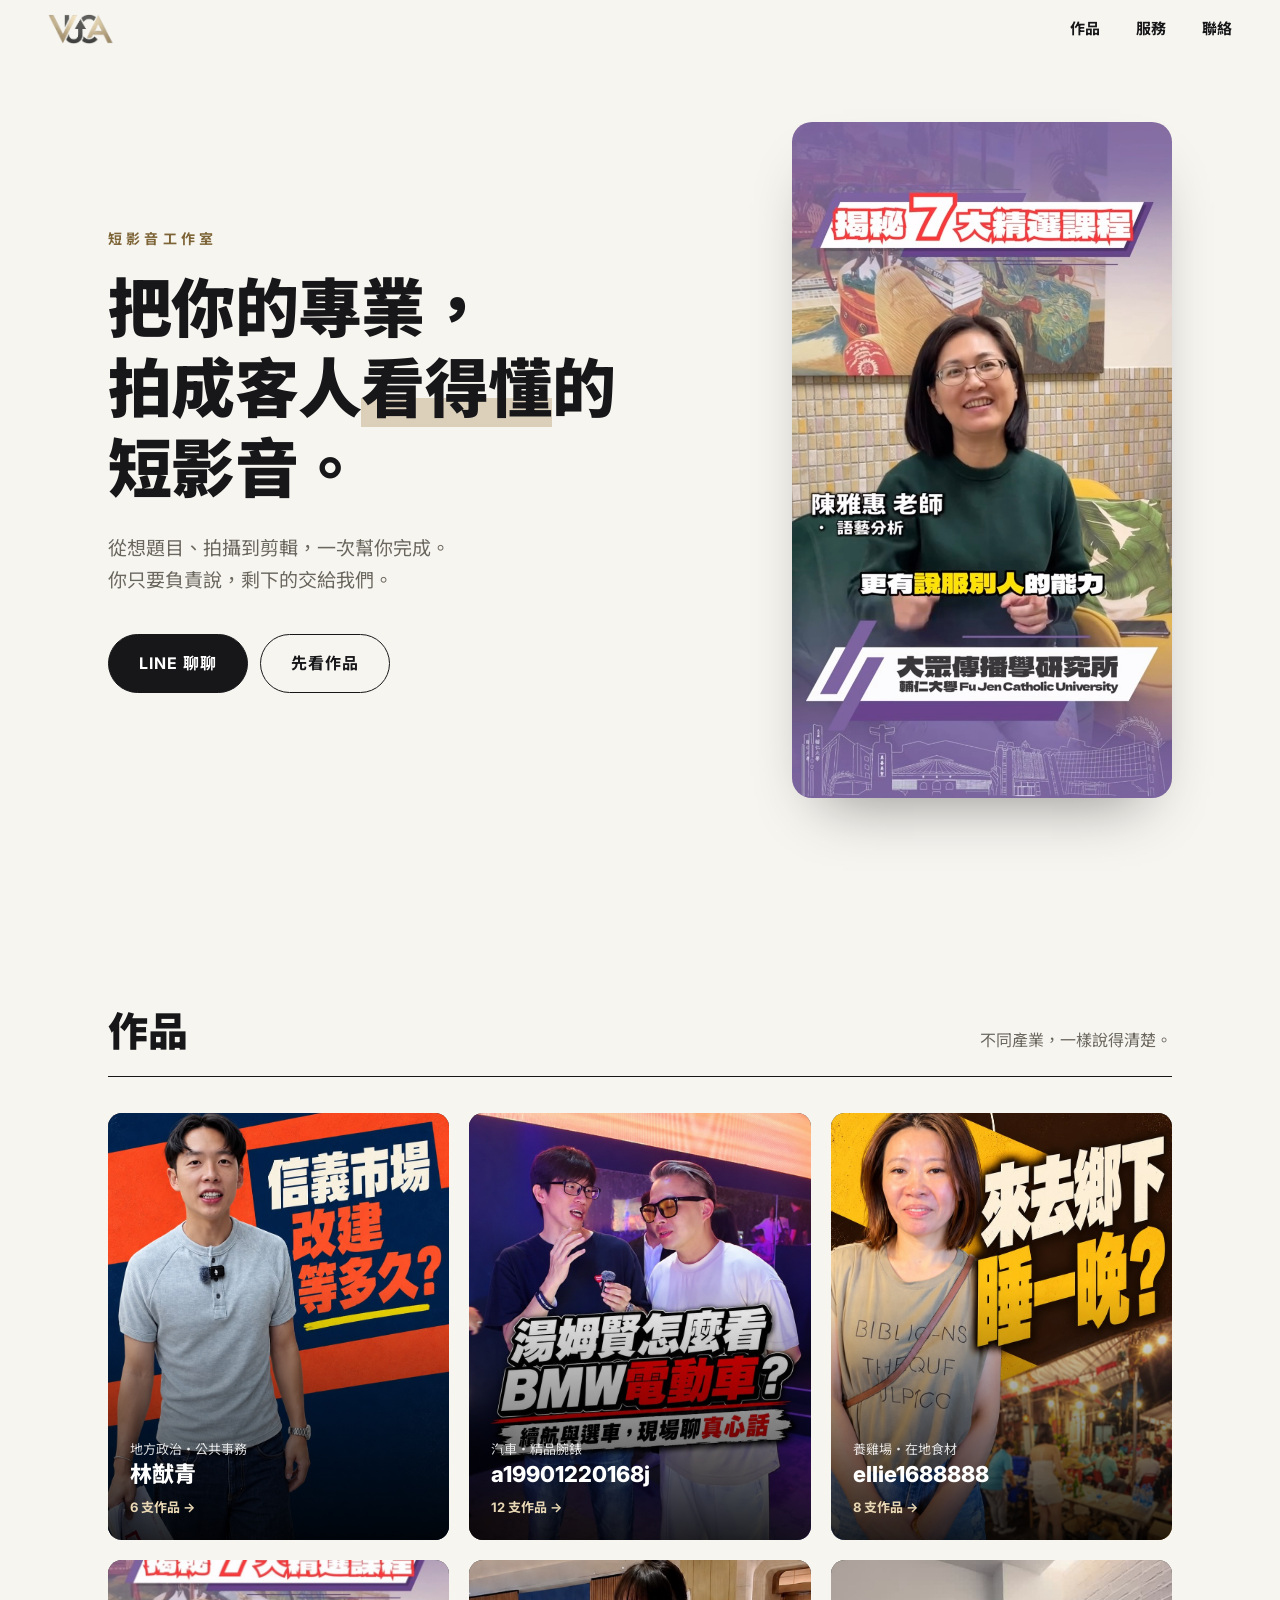
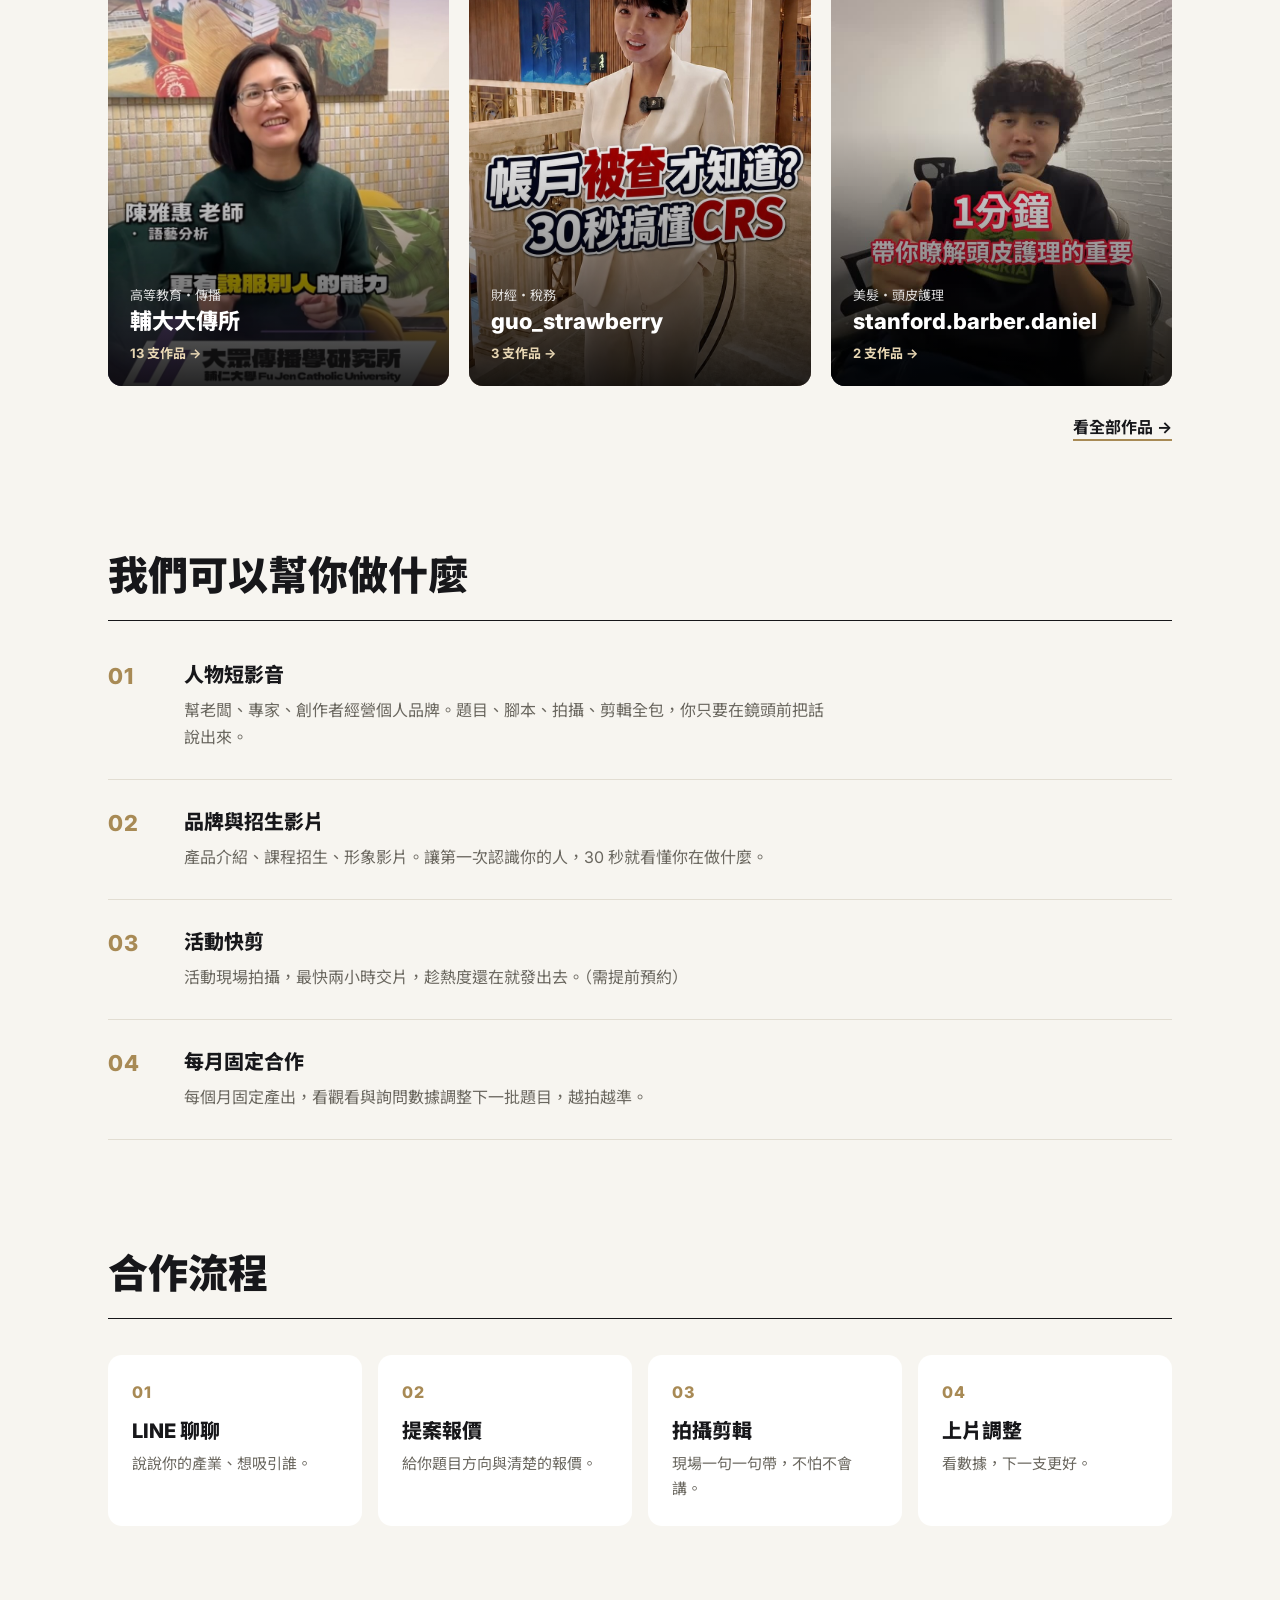
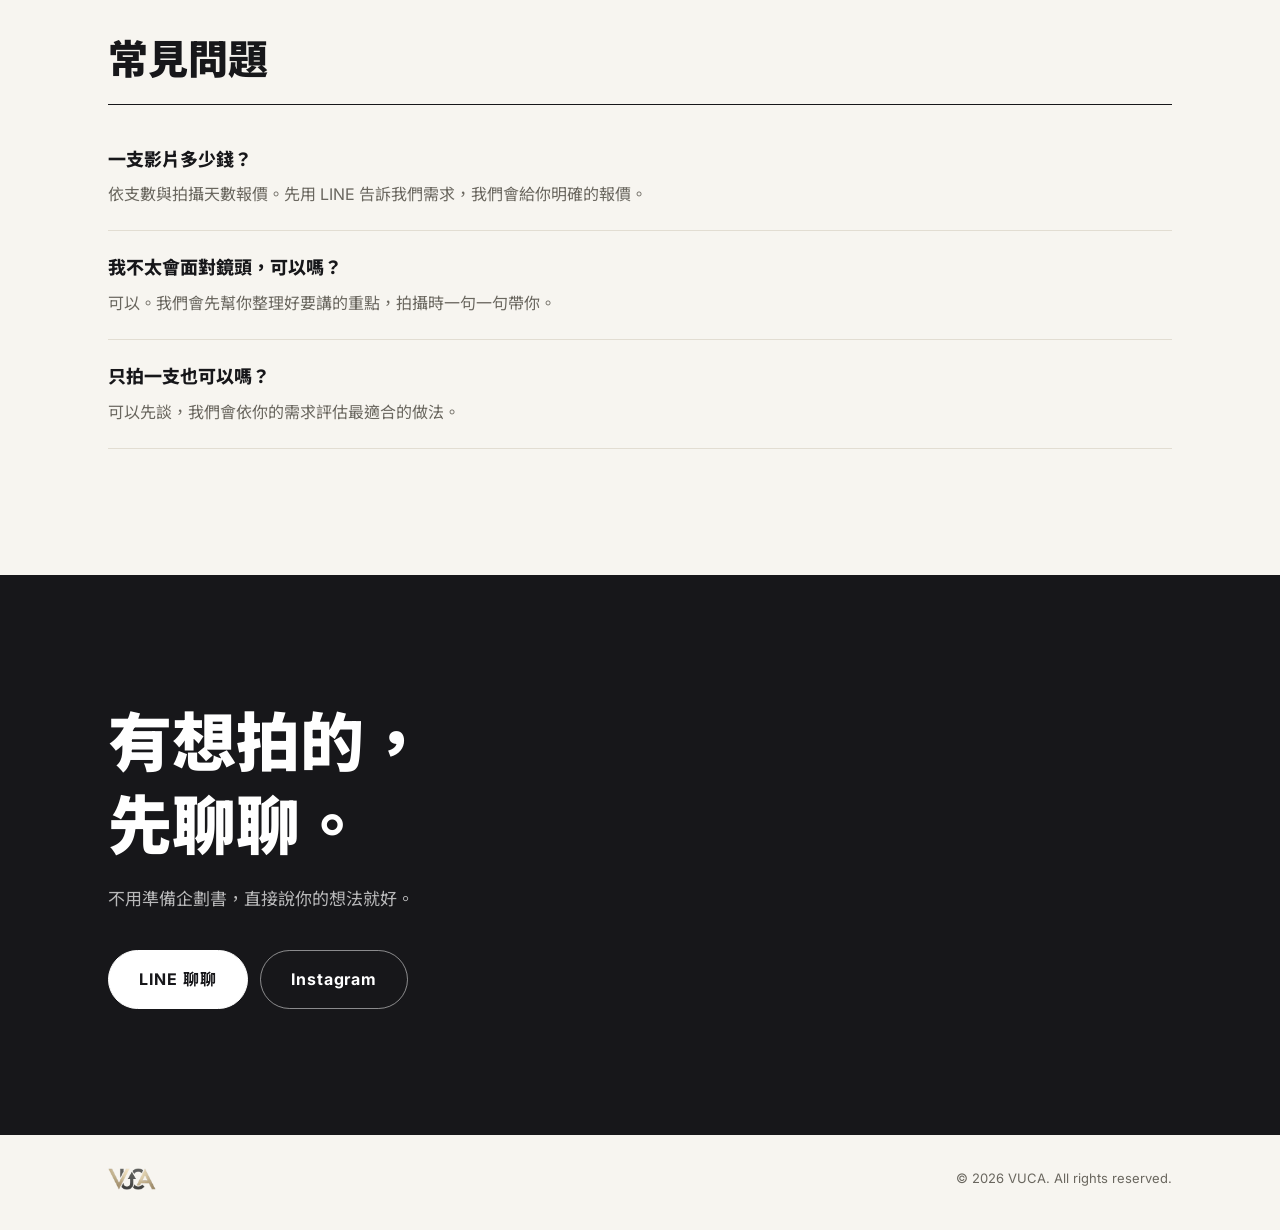
==== commit 9ff2f2ec: "首頁改為白話短影音工作室版：主視覺影片、作品格、服務、流程、FAQ、LINE 聯絡 參考 touch.stone、幫推、慣性頭痛：短主標、編號服務、作品先行。 移除術語與預約表單、案例區（data/c" ====
--- a/index.html
+++ b/index.html
@@ -3,10 +3,10 @@
 <head>
   <meta charset="utf-8">
   <meta name="viewport" content="width=device-width, initial-scale=1">
-  <title>VUCA｜B2B 成交流程診斷與方案建置</title>
-  <meta name="description" content="信任層、承接層、業務支援層。診斷立項，按指標驗收。">
-  <meta property="og:title" content="VUCA｜B2B 成交流程診斷與方案建置">
-  <meta property="og:description" content="信任層、承接層、業務支援層。診斷立項，按指標驗收。">
+  <title>VUCA｜短影音企劃・拍攝・剪輯</title>
+  <meta name="description" content="把你的專業，拍成客人看得懂的短影音。人物、品牌、活動短影音，從企劃到剪輯一次完成。">
+  <meta property="og:title" content="VUCA｜短影音企劃・拍攝・剪輯">
+  <meta property="og:description" content="把你的專業，拍成客人看得懂的短影音。">
   <meta property="og:image" content="https://vuca.ca/assets/logo.jpg">
   <meta property="og:url" content="https://vuca.ca/">
   <link rel="canonical" href="https://vuca.ca/">
@@ -21,120 +21,114 @@
   <link rel="stylesheet" href="site.css">
 </head>
 <body>
-  <header class="col">
-    <img src="assets/logo.png" alt="VUCA" class="logo">
+  <header class="top">
+    <a href="./" aria-label="VUCA 首頁"><img src="assets/logo.png" alt="VUCA" class="logo"></a>
+    <nav>
+      <a href="#works">作品</a>
+      <a href="#services">服務</a>
+      <a href="#contact">聯絡</a>
+    </nav>
   </header>
 
   <main>
-    <section class="hero">
-      <div class="col">
-        <h1>B2B 成交流程診斷與方案建置</h1>
-        <p class="sub">信任層、承接層、業務支援層。診斷立項，按指標驗收。</p>
-        <p class="line3">系統化產能與快速迭代，讓方案建置與月度優化同步推進。</p>
-        <a class="btn" href="#apply">預約診斷</a>
+    <section class="hero wrap">
+      <div class="hero__text">
+        <p class="eyebrow">短影音工作室</p>
+        <h1>把你的專業，<br>拍成客人<span class="hl">看得懂</span>的<span class="nw">短影音。</span></h1>
+        <p class="lead">從想題目、拍攝到剪輯，一次幫你完成。<br>你只要負責說，剩下的交給我們。</p>
+        <div class="actions">
+          <a class="btn" href="https://lin.ee/UYclGrS" target="_blank" rel="noopener">LINE 聊聊</a>
+          <a class="btn btn--ghost" href="#works">先看作品</a>
+        </div>
+      </div>
+      <div class="hero__video">
+        <video src="assets/videos/Ddp19hjJjpz.mp4" poster="assets/works/Ddp19hjJjpz.jpg" autoplay muted loop playsinline preload="metadata"></video>
       </div>
     </section>
 
-    <section id="plans">
-      <div class="col">
-        <article class="plan">
-          <p class="tag">S1</p>
-          <h2>詢問轉化</h2>
-          <p>承接頁、投放素材、決策者觀點。按月迭代。</p>
-          <p class="kpi">驗收：詢問數、轉換率、素材週期。</p>
-          <a class="go" href="#apply">預約診斷</a>
-        </article>
-        <article class="plan">
-          <p class="tag">S2</p>
-          <h2>業務支援</h2>
-          <p>案例庫、FAQ 短片、提案頁、異議處理包。</p>
-          <p class="kpi">驗收：使用率、提案週期、成交週期。</p>
-          <a class="go" href="#apply">預約診斷</a>
-        </article>
-        <article class="plan">
-          <p class="tag">S3</p>
-          <h2>活動獲客</h2>
-          <p>現場快剪、直播切片、承接頁、會後跟進。</p>
-          <p class="kpi">限定 SLA：最快兩小時交片，預約制，超時依約賠付。</p>
-          <a class="go" href="#apply">預約診斷</a>
-        </article>
+    <section id="works" class="wrap">
+      <div class="head">
+        <h2>作品</h2>
+        <p>不同產業，一樣說得清楚。</p>
       </div>
+      <div class="grid" id="grid"></div>
+      <p class="more"><a href="works.html">看全部作品 →</a></p>
     </section>
 
-    <section id="process">
-      <div class="col">
-        <h2 class="label">流程</h2>
-        <p class="steps"><span>付費診斷</span> → <span>方案立項</span> → <span>建置與月營運</span> → <span>季度覆盤</span></p>
-        <p class="fine">診斷費可抵建置；決策者參與；NDA 與變更機制。</p>
+    <section id="services" class="wrap">
+      <div class="head">
+        <h2>我們可以幫你做什麼</h2>
       </div>
+      <ol class="list">
+        <li>
+          <span class="no">01</span>
+          <div>
+            <h3>人物短影音</h3>
+            <p>幫老闆、專家、創作者經營個人品牌。題目、腳本、拍攝、剪輯全包，你只要在鏡頭前把話說出來。</p>
+          </div>
+        </li>
+        <li>
+          <span class="no">02</span>
+          <div>
+            <h3>品牌與招生影片</h3>
+            <p>產品介紹、課程招生、形象影片。讓第一次認識你的人，30 秒就看懂你在做什麼。</p>
+          </div>
+        </li>
+        <li>
+          <span class="no">03</span>
+          <div>
+            <h3>活動快剪</h3>
+            <p>活動現場拍攝，最快兩小時交片，趁熱度還在就發出去。（需提前預約）</p>
+          </div>
+        </li>
+        <li>
+          <span class="no">04</span>
+          <div>
+            <h3>每月固定合作</h3>
+            <p>每個月固定產出，看觀看與詢問數據調整下一批題目，越拍越準。</p>
+          </div>
+        </li>
+      </ol>
     </section>
 
-    <section id="cases" hidden>
-      <div class="col">
-        <h2 class="label">案例</h2>
-        <div id="caseList"></div>
+    <section id="process" class="wrap">
+      <div class="head">
+        <h2>合作流程</h2>
       </div>
+      <ol class="steps">
+        <li><span class="no">01</span><h3>LINE 聊聊</h3><p>說說你的產業、想吸引誰。</p></li>
+        <li><span class="no">02</span><h3>提案報價</h3><p>給你題目方向與清楚的報價。</p></li>
+        <li><span class="no">03</span><h3>拍攝剪輯</h3><p>現場一句一句帶，不怕不會講。</p></li>
+        <li><span class="no">04</span><h3>上片調整</h3><p>看數據，下一支更好。</p></li>
+      </ol>
     </section>
 
-    <section id="faq">
-      <div class="col">
-        <h2 class="label">常見問題</h2>
-        <dl class="faq">
-          <dt>是否需先診斷？</dt><dd>是，費用可抵建置。</dd>
-          <dt>是否受理單項？</dt><dd>以方案立項為主，單項依條件評估。</dd>
-          <dt>兩小時交片通用嗎？</dt><dd>否，限活動方案。</dd>
-          <dt>決策者需參與嗎？</dt><dd>是。</dd>
-        </dl>
+    <section id="faq" class="wrap">
+      <div class="head">
+        <h2>常見問題</h2>
       </div>
+      <dl class="faq">
+        <div><dt>一支影片多少錢？</dt><dd>依支數與拍攝天數報價。先用 LINE 告訴我們需求，我們會給你明確的報價。</dd></div>
+        <div><dt>我不太會面對鏡頭，可以嗎？</dt><dd>可以。我們會先幫你整理好要講的重點，拍攝時一句一句帶你。</dd></div>
+        <div><dt>只拍一支也可以嗎？</dt><dd>可以先談，我們會依你的需求評估最適合的做法。</dd></div>
+      </dl>
     </section>
 
-    <section id="apply">
-      <div class="col">
-        <h2 class="label">預約診斷</h2>
-        <form id="form" novalidate>
-          <label>公司／行業
-            <input name="company" type="text" autocomplete="organization" required>
-          </label>
-          <label>卡點層級
-            <select name="layer">
-              <option value="">請選擇</option>
-              <option>信任層</option>
-              <option>承接層</option>
-              <option>業務支援層</option>
-              <option>不確定</option>
-            </select>
-          </label>
-          <label>決策者職稱
-            <input name="decision" type="text" autocomplete="off">
-          </label>
-          <label>期望時程
-            <select name="timeline">
-              <option value="">請選擇</option>
-              <option>一個月內</option>
-              <option>一至三個月</option>
-              <option>三個月以上</option>
-            </select>
-          </label>
-          <label>預算區間
-            <select name="budget">
-              <option value="">請選擇</option>
-              <option>尚未編列</option>
-              <option>10 萬以下</option>
-              <option>10–30 萬</option>
-              <option>30–100 萬</option>
-              <option>100 萬以上</option>
-            </select>
-          </label>
-          <button class="btn" type="submit">預約診斷</button>
-        </form>
-        <div id="result" aria-live="polite" hidden></div>
+    <section id="contact" class="contact">
+      <div class="wrap">
+        <h2>有想拍的，<br>先聊聊。</h2>
+        <p>不用準備企劃書，直接說你的想法就好。</p>
+        <div class="actions">
+          <a class="btn btn--light" href="https://lin.ee/UYclGrS" target="_blank" rel="noopener">LINE 聊聊</a>
+          <a class="btn btn--ghost-light" href="https://www.instagram.com/jmlxch/" target="_blank" rel="noopener">Instagram</a>
+        </div>
       </div>
     </section>
   </main>
 
-  <footer class="col">
+  <footer class="wrap foot">
     <img src="assets/logo.png" alt="VUCA" class="logo logo--sm">
-    <p>© <span id="year"></span> VUCA <a href="works.html">影音作品</a></p>
+    <p>© <span id="year"></span> VUCA. All rights reserved.</p>
   </footer>
 
   <script src="site.js"></script>
--- a/site.css
+++ b/site.css
@@ -1,88 +1,145 @@
 :root {
-  --ink: #0b0b0c;
-  --muted: #5b5e66;
-  --line: #e4e5e8;
-  --accent: #0a2fe0;
+  --bg: #f7f5f0;
+  --ink: #17171a;
+  --muted: #6a675f;
+  --line: #e2ddd2;
+  --gold: #a88a55;
+  --gold-ink: #7d6436;
+  --dark: #17171a;
+  --max: 1160px;
+  --pad: clamp(20px, 5vw, 48px);
   font-family: "Inter", "Noto Sans TC", system-ui, -apple-system, "PingFang TC", sans-serif;
   color: var(--ink);
-  background: #fff;
+  background: var(--bg);
 }
 
 * { box-sizing: border-box; }
-body { margin: 0; line-height: 1.8; -webkit-font-smoothing: antialiased; }
-h1, h2, p, dl, dd { margin: 0; }
-a { color: inherit; }
-[hidden] { display: none !important; }
-:focus-visible { outline: 2px solid var(--accent); outline-offset: 3px; }
+html { scroll-behavior: smooth; }
+body { margin: 0; background: var(--bg); line-height: 1.7; -webkit-font-smoothing: antialiased; overflow-x: hidden; }
+h1, h2, h3, p, dl, dd, ol { margin: 0; }
+ol { padding: 0; list-style: none; }
+a { color: inherit; text-decoration: none; }
+img, video { display: block; max-width: 100%; }
+:focus-visible { outline: 2px solid var(--gold); outline-offset: 3px; }
 
-.col { max-width: 640px; margin: 0 auto; padding: 0 24px; }
+.wrap { max-width: var(--max); margin: 0 auto; padding-left: var(--pad); padding-right: var(--pad); }
+section { scroll-margin-top: 72px; }
 
-header.col { padding-top: 28px; }
-.logo { display: block; height: 28px; width: auto; }
+/* ---------- top bar ---------- */
+.top {
+  position: sticky; top: 0; z-index: 10;
+  display: flex; align-items: center; justify-content: space-between;
+  padding: 14px var(--pad);
+  background: rgba(247, 245, 240, .9); backdrop-filter: blur(10px);
+}
+.logo { height: 30px; width: auto; }
 .logo--sm { height: 22px; }
+.top nav { display: flex; gap: clamp(18px, 4vw, 36px); font-size: 15px; font-weight: 700; }
+.top nav a:hover { color: var(--gold-ink); }
 
-section { padding: 14vh 0; border-top: 1px solid var(--line); }
+/* ---------- buttons ---------- */
+.actions { display: flex; flex-wrap: wrap; gap: 12px; margin-top: 36px; }
+.btn {
+  display: inline-flex; align-items: center; justify-content: center;
+  padding: 15px 30px; border-radius: 999px; border: 1.5px solid var(--ink);
+  background: var(--ink); color: #fff; font-weight: 700; letter-spacing: .06em;
+  transition: background .2s, color .2s;
+}
+.btn:hover { background: var(--gold-ink); border-color: var(--gold-ink); }
+.btn--ghost { background: transparent; color: var(--ink); }
+.btn--ghost:hover { background: var(--ink); color: #fff; border-color: var(--ink); }
+.btn--light { background: #fff; color: var(--ink); border-color: #fff; }
+.btn--light:hover { background: var(--gold); border-color: var(--gold); color: #fff; }
+.btn--ghost-light { background: transparent; color: #fff; border-color: rgba(255,255,255,.5); }
+.btn--ghost-light:hover { background: #fff; color: var(--ink); border-color: #fff; }
 
 /* ---------- hero ---------- */
-.hero { min-height: 88svh; display: flex; align-items: center; border-top: 0; padding: 8vh 0; }
-h1 { font-size: clamp(30px, 6.4vw, 52px); font-weight: 800; line-height: 1.25; letter-spacing: -.01em; text-wrap: balance; }
-.sub { margin-top: 28px; font-size: clamp(16px, 2.6vw, 19px); color: var(--muted); }
-.sub, .line3 { text-wrap: pretty; }
-.line3 { margin-top: 12px; font-size: clamp(15px, 2.4vw, 17px); }
-.btn {
-  display: inline-block; margin-top: 44px; padding: 16px 40px; border: 0;
-  background: var(--accent); color: #fff; font: inherit; font-weight: 700; letter-spacing: .12em;
-  text-decoration: none; cursor: pointer;
+.hero {
+  display: grid; grid-template-columns: minmax(0, 1.3fr) minmax(0, 1fr);
+  gap: clamp(32px, 6vw, 80px); align-items: center;
+  min-height: calc(100svh - 60px); padding-top: 4vh; padding-bottom: 8vh;
+}
+.eyebrow { font-size: 14px; font-weight: 700; letter-spacing: .3em; color: var(--gold-ink); }
+h1 { margin-top: 18px; font-size: clamp(34px, 5.6vw, 64px); font-weight: 900; line-height: 1.25; letter-spacing: -.01em; }
+.nw { white-space: nowrap; }
+.hl { background: linear-gradient(transparent 62%, rgba(168, 138, 85, .35) 62%); }
+.lead { margin-top: 24px; font-size: clamp(16px, 2vw, 19px); color: var(--muted); }
+.hero__video { justify-self: end; width: 100%; max-width: 380px; }
+.hero__video video {
+  width: 100%; aspect-ratio: 9 / 16; object-fit: cover;
+  border-radius: 20px; background: #ddd; box-shadow: 0 30px 60px -30px rgba(0,0,0,.45);
 }
 
-/* ---------- plans ---------- */
-.plan + .plan { margin-top: 12vh; }
-.tag { color: var(--accent); font-weight: 800; letter-spacing: .1em; font-size: 14px; }
-h2 { font-size: clamp(24px, 4.4vw, 32px); font-weight: 800; line-height: 1.3; margin-top: 4px; }
-.plan p:not(.tag) { margin-top: 14px; }
-.kpi { color: var(--muted); font-size: 15px; }
-.go { display: inline-block; margin-top: 20px; color: var(--accent); font-weight: 700; letter-spacing: .08em; text-decoration: underline; text-underline-offset: 6px; }
+/* ---------- section heads ---------- */
+#works, #services, #process, #faq { padding-top: clamp(72px, 12vh, 140px); }
+.head { display: flex; align-items: baseline; justify-content: space-between; gap: 16px; flex-wrap: wrap; margin-bottom: 36px; padding-bottom: 18px; border-bottom: 1px solid var(--ink); }
+h2 { font-size: clamp(26px, 3.8vw, 40px); font-weight: 900; line-height: 1.3; }
+.head p { color: var(--muted); }
+h3 { font-size: 20px; font-weight: 800; line-height: 1.4; }
+.no { font-family: "Inter", sans-serif; font-weight: 800; color: var(--gold); letter-spacing: .05em; }
 
-/* ---------- labelled sections ---------- */
-h2.label { font-size: 14px; font-weight: 700; letter-spacing: .3em; color: var(--accent); margin: 0 0 28px; }
-.steps { font-size: clamp(18px, 3.4vw, 24px); font-weight: 700; line-height: 1.9; }
-.steps span { white-space: nowrap; }
-.fine { margin-top: 20px; color: var(--muted); font-size: 14px; }
+/* ---------- works grid ---------- */
+.grid { display: grid; grid-template-columns: repeat(3, minmax(0, 1fr)); gap: clamp(10px, 1.6vw, 20px); }
+.tile { position: relative; display: block; aspect-ratio: 4 / 5; overflow: hidden; border-radius: 14px; background: #2a2a2e; color: #fff; }
+.tile img, .tile video { position: absolute; inset: 0; width: 100%; height: 100%; object-fit: cover; transition: transform .6s ease; }
+.tile video { opacity: 0; transition: opacity .3s; }
+.tile.is-playing video { opacity: 1; }
+.tile:hover img { transform: scale(1.04); }
+.tile::after { content: ""; position: absolute; inset: 0; background: linear-gradient(transparent 40%, rgba(0,0,0,.85)); }
+.tile__info { position: absolute; z-index: 1; left: 0; right: 0; bottom: 0; padding: clamp(14px, 2vw, 22px); }
+.tile__tags { font-size: 13px; opacity: .85; }
+.tile__name { font-size: clamp(17px, 2vw, 22px); font-weight: 800; line-height: 1.35; overflow-wrap: anywhere; }
+.tile__count { margin-top: 6px; font-size: 13px; color: #e8d7b4; font-weight: 700; }
+.more { margin-top: 28px; text-align: right; font-weight: 700; }
+.more a { border-bottom: 2px solid var(--gold); padding-bottom: 2px; }
 
-.case + .case { margin-top: 48px; padding-top: 48px; border-top: 1px solid var(--line); }
-.case dl { display: grid; grid-template-columns: 5.5em minmax(0, 1fr); gap: 8px 16px; }
-.case dt { color: var(--muted); font-size: 14px; }
-.case dd { font-size: 16px; }
+/* ---------- services ---------- */
+.list li { display: grid; grid-template-columns: 64px minmax(0, 1fr); gap: 12px; padding: 28px 0; border-bottom: 1px solid var(--line); }
+.list li:first-child { padding-top: 4px; }
+.list .no { font-size: 22px; line-height: 1.4; }
+.list p { margin-top: 8px; color: var(--muted); max-width: 40em; }
 
-.faq { display: grid; gap: 4px; }
-.faq dt { margin-top: 20px; font-weight: 700; }
-.faq dt:first-child { margin-top: 0; }
-.faq dd { color: var(--muted); }
+/* ---------- process ---------- */
+.steps { display: grid; grid-template-columns: repeat(4, minmax(0, 1fr)); gap: 16px; }
+.steps li { padding: 24px; background: #fff; border-radius: 14px; }
+.steps .no { display: block; margin-bottom: 10px; }
+.steps p { margin-top: 6px; color: var(--muted); font-size: 15px; }
 
-/* ---------- form ---------- */
-form { display: grid; gap: 28px; }
-label { display: grid; gap: 6px; font-size: 14px; color: var(--muted); }
-input, select {
-  width: 100%; padding: 10px 0; border: 0; border-bottom: 1px solid var(--ink); border-radius: 0;
-  background: transparent; color: var(--ink); font: inherit; font-size: 17px; appearance: none;
-}
-select { background: url("data:image/svg+xml,%3Csvg xmlns='http://www.w3.org/2000/svg' width='10' height='6'%3E%3Cpath d='M0 0l5 6 5-6z' fill='%230b0b0c'/%3E%3C/svg%3E") no-repeat right 4px center; padding-right: 22px; }
-input:focus, select:focus { outline: 0; border-bottom: 2px solid var(--accent); }
-form .btn { margin-top: 8px; justify-self: start; }
+/* ---------- faq ---------- */
+.faq > div { padding: 22px 0; border-bottom: 1px solid var(--line); }
+.faq > div:first-child { padding-top: 4px; }
+.faq dt { font-weight: 800; font-size: 18px; }
+.faq dd { margin-top: 6px; color: var(--muted); }
 
-#result { margin-top: 40px; padding-top: 28px; border-top: 1px solid var(--line); }
-#result .msg { font-size: 18px; font-weight: 700; }
-#result textarea { width: 100%; margin-top: 20px; padding: 14px; border: 1px solid var(--line); font: inherit; font-size: 14px; line-height: 1.7; resize: none; color: var(--ink); background: #fafafa; }
-#result .fine { margin-top: 12px; }
+/* ---------- contact ---------- */
+.contact { margin-top: clamp(80px, 14vh, 160px); padding: clamp(72px, 14vh, 140px) 0; background: var(--dark); color: #fff; }
+.contact h2 { font-size: clamp(34px, 6vw, 64px); }
+.contact p { margin-top: 18px; color: rgba(255,255,255,.7); font-size: 17px; }
 
 /* ---------- footer ---------- */
-footer.col { padding-top: 40px; padding-bottom: 56px; border-top: 1px solid var(--line); max-width: 640px; }
-footer p { margin-top: 14px; font-size: 13px; color: var(--muted); }
-footer a { margin-left: 16px; color: var(--muted); }
+.foot { display: flex; align-items: center; justify-content: space-between; gap: 16px; padding-top: 32px; padding-bottom: 40px; }
+.foot p { font-size: 13px; color: var(--muted); }
+
+@media (max-width: 860px) {
+  .hero { grid-template-columns: 1fr; min-height: 0; padding-top: 6vh; }
+  .hero__video { justify-self: center; max-width: 300px; }
+  .grid { grid-template-columns: repeat(2, minmax(0, 1fr)); }
+  .steps { grid-template-columns: repeat(2, minmax(0, 1fr)); }
+}
 
 @media (max-width: 480px) {
-  .col { padding: 0 20px; }
-  .btn { width: 100%; text-align: center; }
-  .case dl { grid-template-columns: 1fr; gap: 0; }
-  .case dd { margin-bottom: 10px; }
+  :root { --pad: 16px; }
+  .top nav { font-size: 14px; }
+  .logo { height: 26px; }
+  .actions .btn { flex: 1 1 auto; }
+  .hero__video { max-width: 240px; }
+  .list li { grid-template-columns: 44px minmax(0, 1fr); }
+  .list .no { font-size: 18px; }
+  .steps li { padding: 18px; }
+  .tile__tags { font-size: 12px; }
 }
+
+@media (prefers-reduced-motion: reduce) {
+  html { scroll-behavior: auto; }
+  .tile img, .tile video { transition: none; }
+}
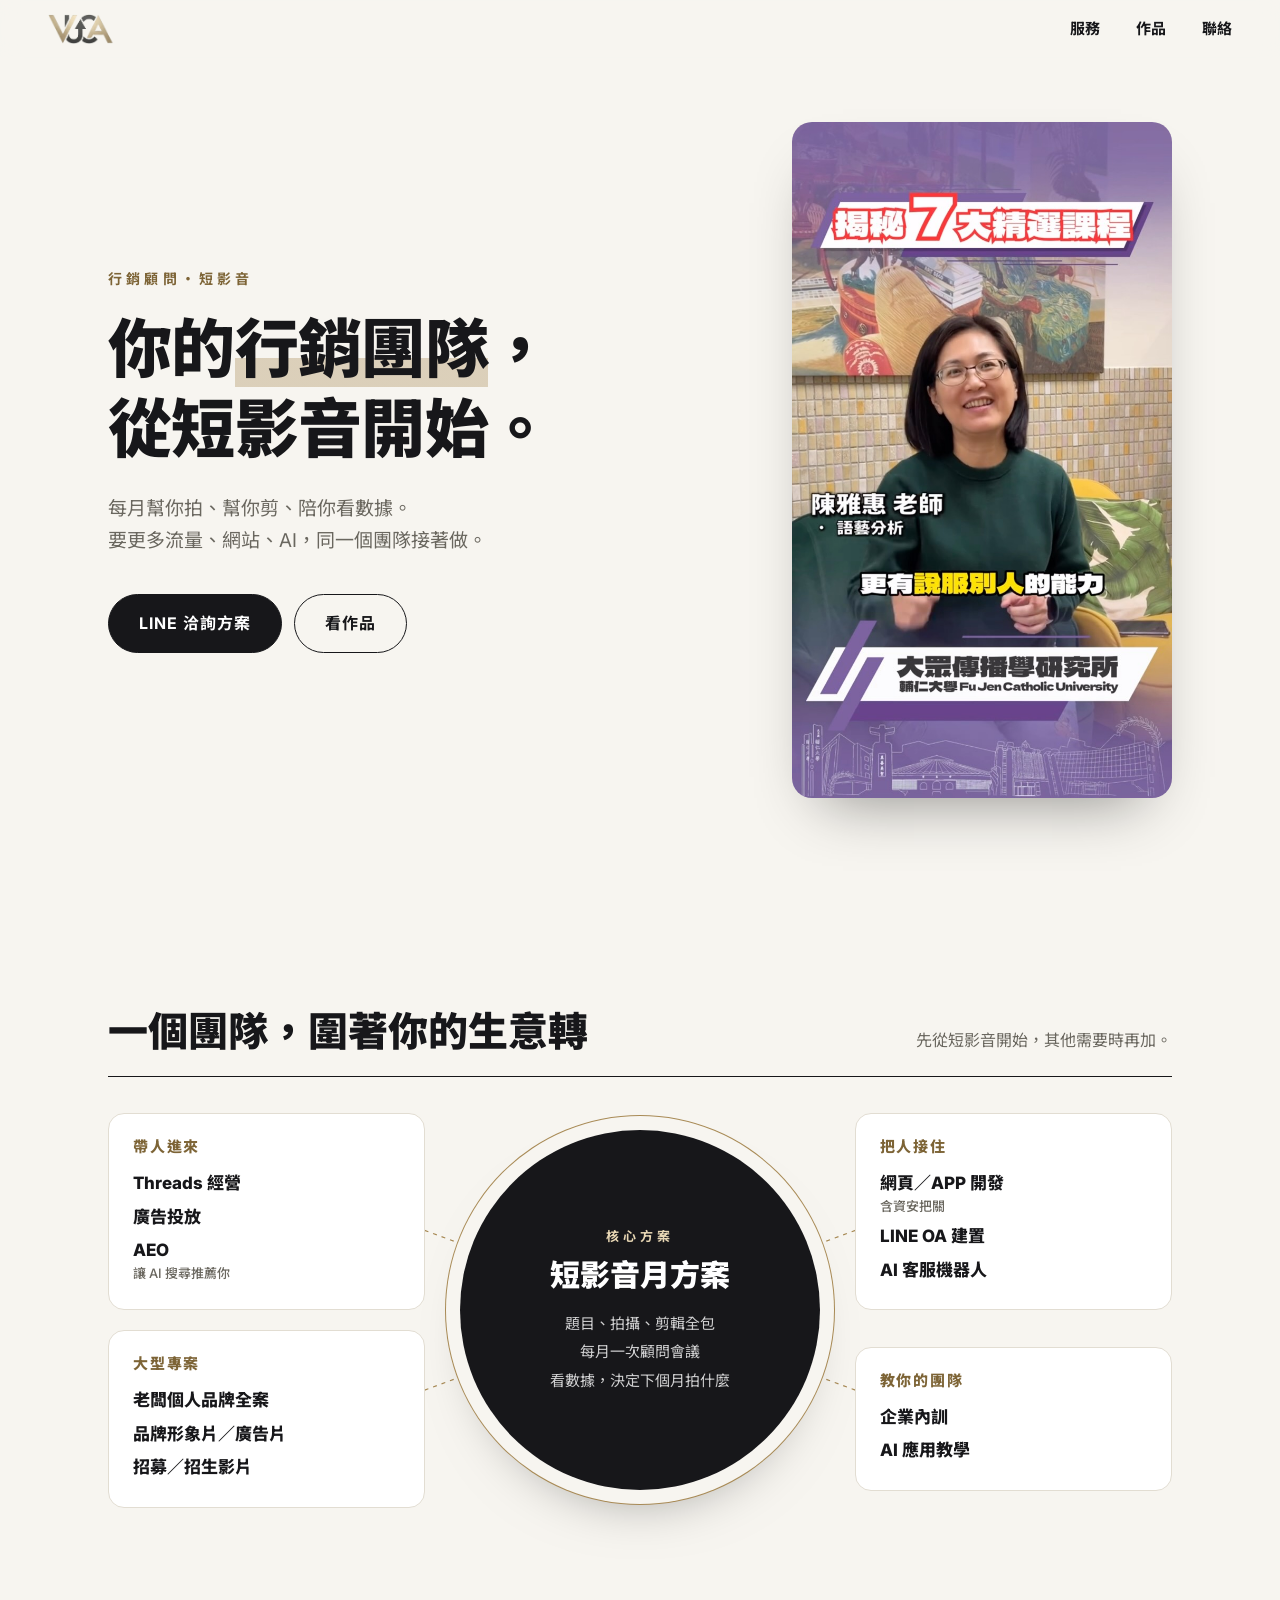
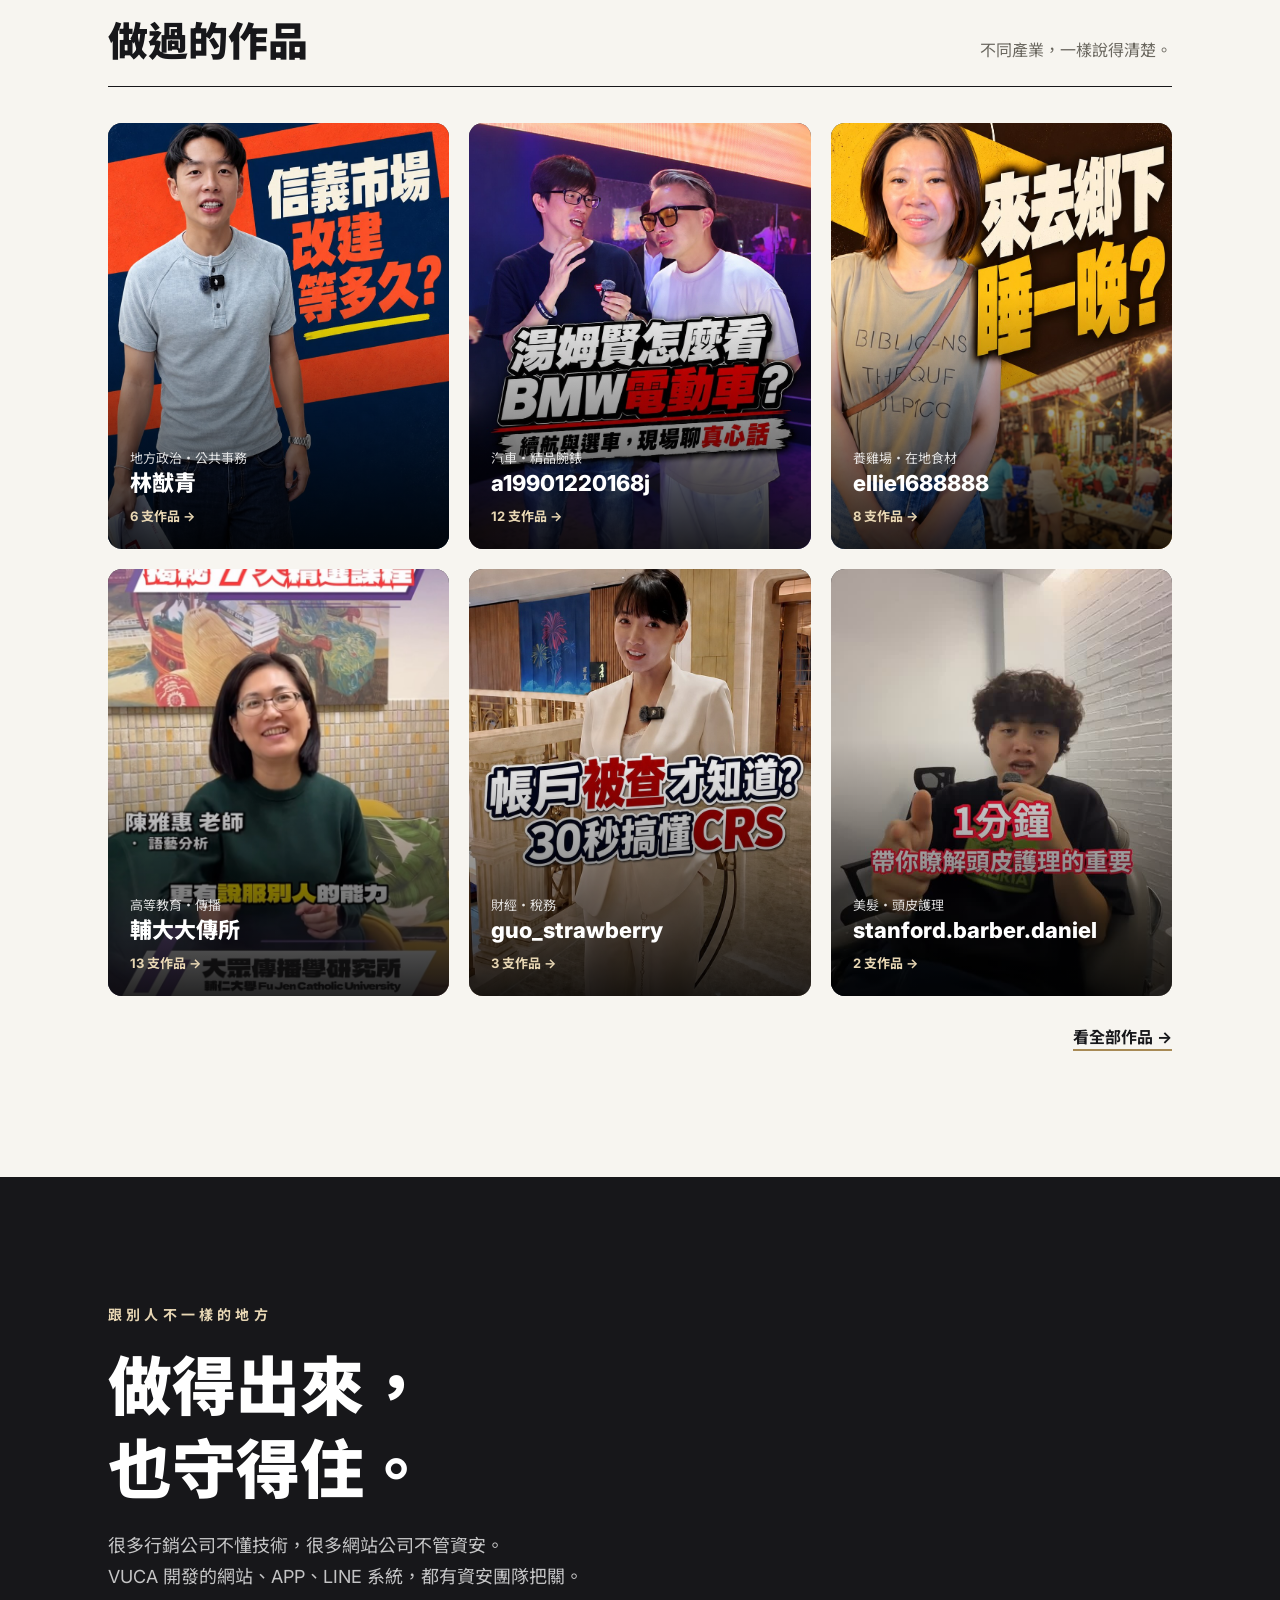
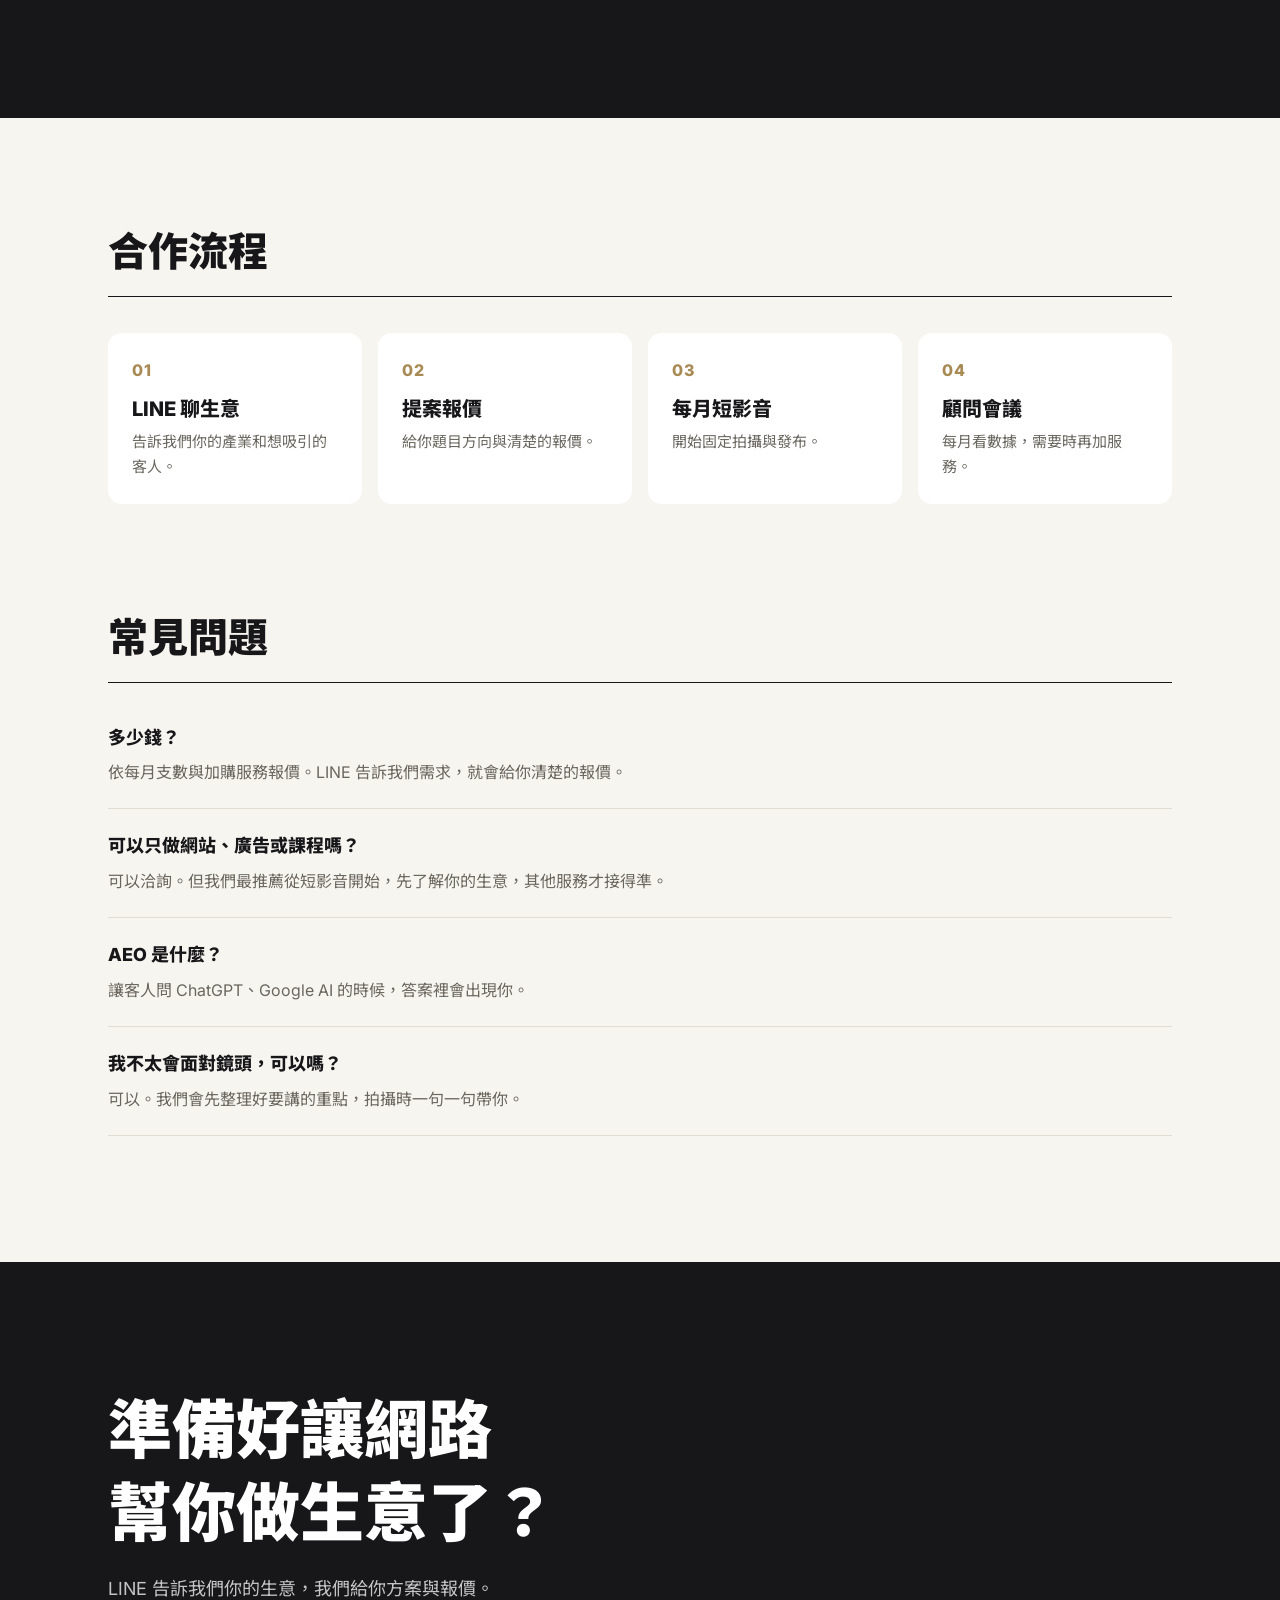
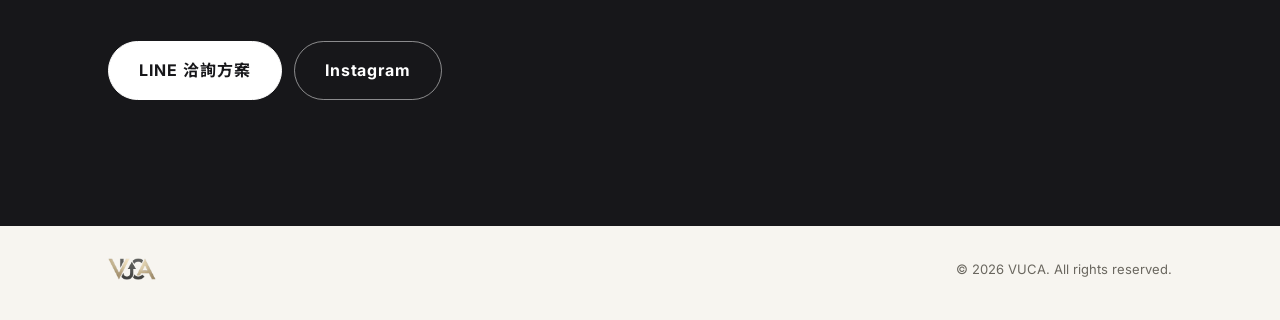
==== commit 642c5633: "首頁重新定位為「你的行銷團隊」：短影音為核心，其他服務環繞 - 服務地圖：短影音月方案為中心，四群服務（帶人進來／把人接住／大型專案／教你的團隊）環繞 - 新增資安差異化區塊、AEO 說明 - 不列價" ====
--- a/index.html
+++ b/index.html
@@ -3,10 +3,10 @@
 <head>
   <meta charset="utf-8">
   <meta name="viewport" content="width=device-width, initial-scale=1">
-  <title>VUCA｜短影音企劃・拍攝・剪輯</title>
-  <meta name="description" content="把你的專業，拍成客人看得懂的短影音。人物、品牌、活動短影音，從企劃到剪輯一次完成。">
-  <meta property="og:title" content="VUCA｜短影音企劃・拍攝・剪輯">
-  <meta property="og:description" content="把你的專業，拍成客人看得懂的短影音。">
+  <title>VUCA｜你的行銷團隊｜短影音・社群・廣告・網站 APP・AI</title>
+  <meta name="description" content="以短影音為核心的行銷團隊：每月拍片、顧問陪你看數據；Threads、廣告、AEO、網站 APP（含資安）、LINE OA、AI 客服同一個團隊接著做。">
+  <meta property="og:title" content="VUCA｜你的行銷團隊｜短影音・社群・廣告・網站 APP・AI">
+  <meta property="og:description" content="你的行銷團隊，從短影音開始。">
   <meta property="og:image" content="https://vuca.ca/assets/logo.jpg">
   <meta property="og:url" content="https://vuca.ca/">
   <link rel="canonical" href="https://vuca.ca/">
@@ -24,8 +24,8 @@
   <header class="top">
     <a href="./" aria-label="VUCA 首頁"><img src="assets/logo.png" alt="VUCA" class="logo"></a>
     <nav>
+      <a href="#services">服務</a>
       <a href="#works">作品</a>
-      <a href="#services">服務</a>
       <a href="#contact">聯絡</a>
     </nav>
   </header>
@@ -33,12 +33,12 @@
   <main>
     <section class="hero wrap">
       <div class="hero__text">
-        <p class="eyebrow">短影音工作室</p>
-        <h1>把你的專業，<br>拍成客人<span class="hl">看得懂</span>的<span class="nw">短影音。</span></h1>
-        <p class="lead">從想題目、拍攝到剪輯，一次幫你完成。<br>你只要負責說，剩下的交給我們。</p>
+        <p class="eyebrow">行銷顧問・短影音</p>
+        <h1>你的<span class="hl">行銷團隊</span>，<br>從<span class="nw">短影音開始。</span></h1>
+        <p class="lead">每月幫你拍、幫你剪、陪你看數據。<br>要更多流量、網站、AI，同一個團隊接著做。</p>
         <div class="actions">
-          <a class="btn" href="https://lin.ee/UYclGrS" target="_blank" rel="noopener">LINE 聊聊</a>
-          <a class="btn btn--ghost" href="#works">先看作品</a>
+          <a class="btn" href="https://lin.ee/UYclGrS" target="_blank" rel="noopener">LINE 洽詢方案</a>
+          <a class="btn btn--ghost" href="#works">看作品</a>
         </div>
       </div>
       <div class="hero__video">
@@ -46,49 +46,59 @@
       </div>
     </section>
 
+    <section id="services" class="wrap">
+      <div class="head">
+        <h2>一個團隊，圍著你的生意轉</h2>
+        <p>先從短影音開始，其他需要時再加。</p>
+      </div>
+      <div class="map">
+        <svg class="map__lines" viewBox="0 0 100 100" preserveAspectRatio="none" aria-hidden="true">
+          <line x1="25" y1="25" x2="50" y2="50"/><line x1="75" y1="25" x2="50" y2="50"/>
+          <line x1="25" y1="75" x2="50" y2="50"/><line x1="75" y1="75" x2="50" y2="50"/>
+        </svg>
+        <div class="core">
+          <p class="core__tag">核心方案</p>
+          <h3>短影音月方案</h3>
+          <ul>
+            <li>題目、拍攝、剪輯全包</li>
+            <li>每月一次顧問會議</li>
+            <li>看數據，決定下個月拍什麼</li>
+          </ul>
+        </div>
+        <div class="sat sat--a">
+          <h3>帶人進來</h3>
+          <ul><li>Threads 經營</li><li>廣告投放</li><li>AEO<small>讓 AI 搜尋推薦你</small></li></ul>
+        </div>
+        <div class="sat sat--b">
+          <h3>把人接住</h3>
+          <ul><li>網頁／APP 開發<small>含資安把關</small></li><li>LINE OA 建置</li><li>AI 客服機器人</li></ul>
+        </div>
+        <div class="sat sat--c">
+          <h3>大型專案</h3>
+          <ul><li>老闆個人品牌全案</li><li>品牌形象片／廣告片</li><li>招募／招生影片</li></ul>
+        </div>
+        <div class="sat sat--d">
+          <h3>教你的團隊</h3>
+          <ul><li>企業內訓</li><li>AI 應用教學</li></ul>
+        </div>
+      </div>
+    </section>
+
     <section id="works" class="wrap">
       <div class="head">
-        <h2>作品</h2>
+        <h2>做過的作品</h2>
         <p>不同產業，一樣說得清楚。</p>
       </div>
       <div class="grid" id="grid"></div>
       <p class="more"><a href="works.html">看全部作品 →</a></p>
     </section>
 
-    <section id="services" class="wrap">
-      <div class="head">
-        <h2>我們可以幫你做什麼</h2>
+    <section id="secure" class="dark">
+      <div class="wrap">
+        <p class="eyebrow">跟別人不一樣的地方</p>
+        <h2>做得出來，<br>也守得住。</h2>
+        <p class="dark__lead">很多行銷公司不懂技術，很多網站公司不管資安。<br>VUCA 開發的網站、APP、LINE 系統，都有資安團隊把關。</p>
       </div>
-      <ol class="list">
-        <li>
-          <span class="no">01</span>
-          <div>
-            <h3>人物短影音</h3>
-            <p>幫老闆、專家、創作者經營個人品牌。題目、腳本、拍攝、剪輯全包，你只要在鏡頭前把話說出來。</p>
-          </div>
-        </li>
-        <li>
-          <span class="no">02</span>
-          <div>
-            <h3>品牌與招生影片</h3>
-            <p>產品介紹、課程招生、形象影片。讓第一次認識你的人，30 秒就看懂你在做什麼。</p>
-          </div>
-        </li>
-        <li>
-          <span class="no">03</span>
-          <div>
-            <h3>活動快剪</h3>
-            <p>活動現場拍攝，最快兩小時交片，趁熱度還在就發出去。（需提前預約）</p>
-          </div>
-        </li>
-        <li>
-          <span class="no">04</span>
-          <div>
-            <h3>每月固定合作</h3>
-            <p>每個月固定產出，看觀看與詢問數據調整下一批題目，越拍越準。</p>
-          </div>
-        </li>
-      </ol>
     </section>
 
     <section id="process" class="wrap">
@@ -96,10 +106,10 @@
         <h2>合作流程</h2>
       </div>
       <ol class="steps">
-        <li><span class="no">01</span><h3>LINE 聊聊</h3><p>說說你的產業、想吸引誰。</p></li>
+        <li><span class="no">01</span><h3>LINE 聊生意</h3><p>告訴我們你的產業和想吸引的客人。</p></li>
         <li><span class="no">02</span><h3>提案報價</h3><p>給你題目方向與清楚的報價。</p></li>
-        <li><span class="no">03</span><h3>拍攝剪輯</h3><p>現場一句一句帶，不怕不會講。</p></li>
-        <li><span class="no">04</span><h3>上片調整</h3><p>看數據，下一支更好。</p></li>
+        <li><span class="no">03</span><h3>每月短影音</h3><p>開始固定拍攝與發布。</p></li>
+        <li><span class="no">04</span><h3>顧問會議</h3><p>每月看數據，需要時再加服務。</p></li>
       </ol>
     </section>
 
@@ -108,18 +118,19 @@
         <h2>常見問題</h2>
       </div>
       <dl class="faq">
-        <div><dt>一支影片多少錢？</dt><dd>依支數與拍攝天數報價。先用 LINE 告訴我們需求，我們會給你明確的報價。</dd></div>
-        <div><dt>我不太會面對鏡頭，可以嗎？</dt><dd>可以。我們會先幫你整理好要講的重點，拍攝時一句一句帶你。</dd></div>
-        <div><dt>只拍一支也可以嗎？</dt><dd>可以先談，我們會依你的需求評估最適合的做法。</dd></div>
+        <div><dt>多少錢？</dt><dd>依每月支數與加購服務報價。LINE 告訴我們需求，就會給你清楚的報價。</dd></div>
+        <div><dt>可以只做網站、廣告或課程嗎？</dt><dd>可以洽詢。但我們最推薦從短影音開始，先了解你的生意，其他服務才接得準。</dd></div>
+        <div><dt>AEO 是什麼？</dt><dd>讓客人問 ChatGPT、Google AI 的時候，答案裡會出現你。</dd></div>
+        <div><dt>我不太會面對鏡頭，可以嗎？</dt><dd>可以。我們會先整理好要講的重點，拍攝時一句一句帶你。</dd></div>
       </dl>
     </section>
 
-    <section id="contact" class="contact">
+    <section id="contact" class="dark contact">
       <div class="wrap">
-        <h2>有想拍的，<br>先聊聊。</h2>
-        <p>不用準備企劃書，直接說你的想法就好。</p>
+        <h2>準備好讓網路<br>幫你做生意了？</h2>
+        <p class="dark__lead">LINE 告訴我們你的生意，我們給你方案與報價。</p>
         <div class="actions">
-          <a class="btn btn--light" href="https://lin.ee/UYclGrS" target="_blank" rel="noopener">LINE 聊聊</a>
+          <a class="btn btn--light" href="https://lin.ee/UYclGrS" target="_blank" rel="noopener">LINE 洽詢方案</a>
           <a class="btn btn--ghost-light" href="https://www.instagram.com/jmlxch/" target="_blank" rel="noopener">Instagram</a>
         </div>
       </div>
--- a/site.css
+++ b/site.css
@@ -93,11 +93,38 @@
 .more { margin-top: 28px; text-align: right; font-weight: 700; }
 .more a { border-bottom: 2px solid var(--gold); padding-bottom: 2px; }
 
-/* ---------- services ---------- */
-.list li { display: grid; grid-template-columns: 64px minmax(0, 1fr); gap: 12px; padding: 28px 0; border-bottom: 1px solid var(--line); }
-.list li:first-child { padding-top: 4px; }
-.list .no { font-size: 22px; line-height: 1.4; }
-.list p { margin-top: 8px; color: var(--muted); max-width: 40em; }
+/* ---------- service map ---------- */
+.map {
+  position: relative; display: grid; gap: 20px 32px;
+  grid-template-columns: 1fr minmax(0, 1.15fr) 1fr;
+  grid-template-areas: "a core b" "c core d"; align-items: center;
+}
+.map__lines { position: absolute; inset: 0; width: 100%; height: 100%; z-index: 0; }
+.map__lines line { stroke: var(--gold); stroke-width: 1.2; stroke-dasharray: 4 5; vector-effect: non-scaling-stroke; }
+.core, .sat { position: relative; z-index: 1; }
+.core {
+  grid-area: core; align-self: center; justify-self: center;
+  width: min(100%, 360px); aspect-ratio: 1; border-radius: 50%;
+  display: flex; flex-direction: column; align-items: center; justify-content: center; text-align: center;
+  padding: 36px; background: var(--dark); color: #fff;
+  box-shadow: 0 0 0 14px var(--bg), 0 0 0 15px var(--gold), 0 30px 60px -30px rgba(0,0,0,.5);
+}
+.core__tag { font-size: 13px; font-weight: 700; letter-spacing: .3em; color: #e8d7b4; }
+.core h3 { margin-top: 6px; font-size: clamp(24px, 2.6vw, 30px); font-weight: 900; }
+.core ul { margin: 14px 0 0; padding: 0; list-style: none; font-size: 15px; color: rgba(255,255,255,.8); line-height: 1.9; }
+.sat { padding: 22px 24px; background: #fff; border: 1px solid var(--line); border-radius: 16px; }
+.sat--a { grid-area: a; } .sat--b { grid-area: b; } .sat--c { grid-area: c; } .sat--d { grid-area: d; }
+.sat h3 { font-size: 15px; letter-spacing: .12em; color: var(--gold-ink); }
+.sat ul { margin: 10px 0 0; padding: 0; list-style: none; }
+.sat li { font-weight: 800; font-size: 17px; line-height: 1.5; padding: 4px 0; }
+.sat small { display: block; font-size: 13px; font-weight: 500; color: var(--muted); }
+
+/* ---------- dark blocks ---------- */
+.dark { background: var(--dark); color: #fff; padding: clamp(72px, 14vh, 140px) 0; }
+#secure { margin-top: clamp(80px, 14vh, 160px); }
+.dark .eyebrow { color: #e8d7b4; margin-bottom: 18px; }
+.dark h2 { font-size: clamp(34px, 6vw, 64px); }
+.dark__lead { margin-top: 20px; color: rgba(255,255,255,.75); font-size: clamp(16px, 2vw, 18px); }
 
 /* ---------- process ---------- */
 .steps { display: grid; grid-template-columns: repeat(4, minmax(0, 1fr)); gap: 16px; }
@@ -112,9 +139,7 @@
 .faq dd { margin-top: 6px; color: var(--muted); }
 
 /* ---------- contact ---------- */
-.contact { margin-top: clamp(80px, 14vh, 160px); padding: clamp(72px, 14vh, 140px) 0; background: var(--dark); color: #fff; }
-.contact h2 { font-size: clamp(34px, 6vw, 64px); }
-.contact p { margin-top: 18px; color: rgba(255,255,255,.7); font-size: 17px; }
+.contact { margin-top: clamp(80px, 14vh, 160px); }
 
 /* ---------- footer ---------- */
 .foot { display: flex; align-items: center; justify-content: space-between; gap: 16px; padding-top: 32px; padding-bottom: 40px; }
@@ -125,6 +150,9 @@
   .hero__video { justify-self: center; max-width: 300px; }
   .grid { grid-template-columns: repeat(2, minmax(0, 1fr)); }
   .steps { grid-template-columns: repeat(2, minmax(0, 1fr)); }
+  .map { grid-template-columns: repeat(2, minmax(0, 1fr)); grid-template-areas: "core core" "a b" "c d"; gap: 12px; align-items: stretch; }
+  .map__lines { display: none; }
+  .core { width: 100%; aspect-ratio: auto; border-radius: 20px; padding: 28px 24px; margin-bottom: 8px; box-shadow: none; }
 }
 
 @media (max-width: 480px) {
@@ -133,8 +161,9 @@
   .logo { height: 26px; }
   .actions .btn { flex: 1 1 auto; }
   .hero__video { max-width: 240px; }
-  .list li { grid-template-columns: 44px minmax(0, 1fr); }
-  .list .no { font-size: 18px; }
+  .sat { padding: 16px; }
+  .sat h3 { font-size: 13px; letter-spacing: .06em; }
+  .sat li { font-size: 15px; }
   .steps li { padding: 18px; }
   .tile__tags { font-size: 12px; }
 }
